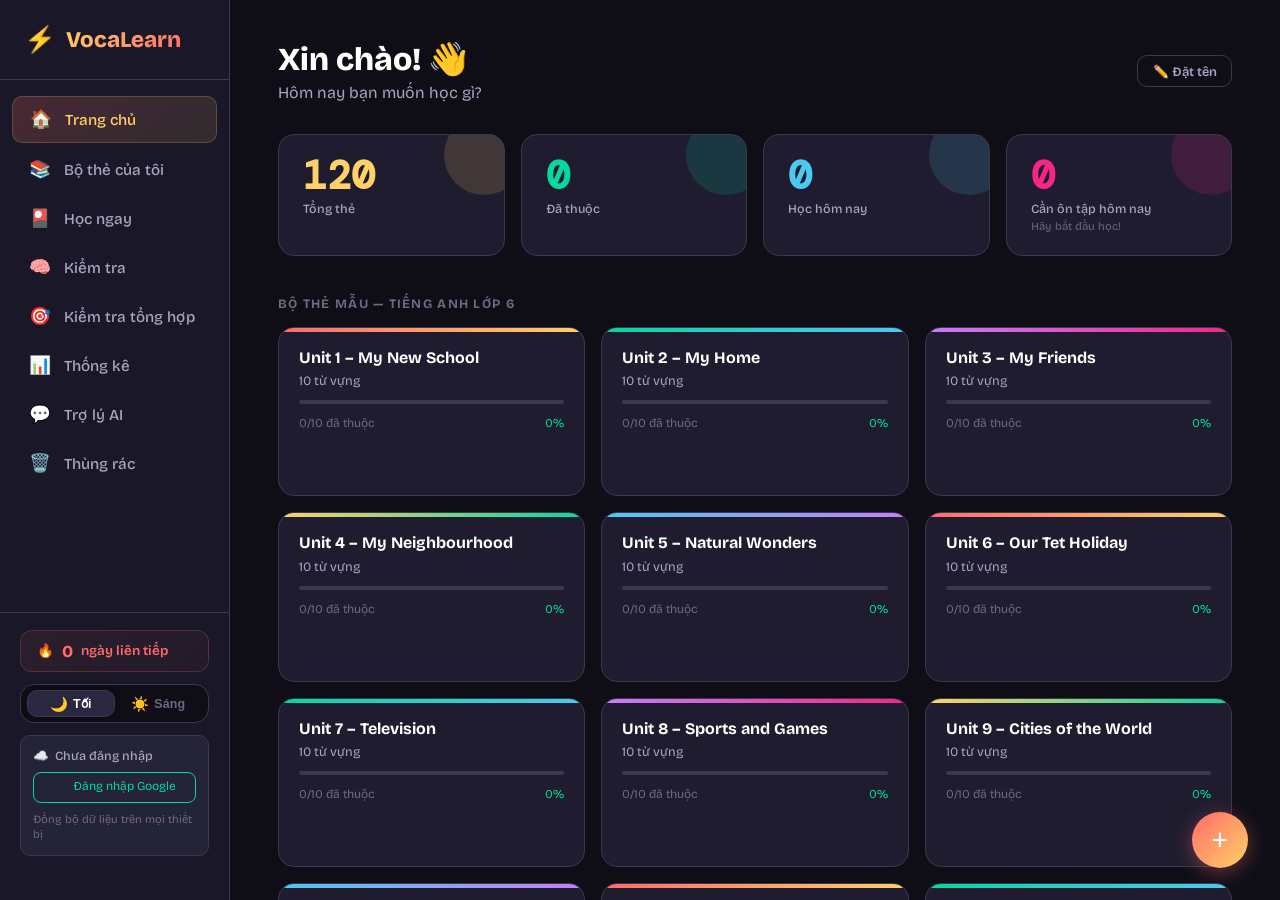
==== vocalearn_firebase/index.html @ 54a591fe "Add VocaLearn app" ====
<!DOCTYPE html>
<html lang="vi">
<head>
  <meta charset="UTF-8" />
  <meta name="viewport" content="width=device-width, initial-scale=1.0"/>
  <title>VocaLearn – Học từ vựng tiếng Anh thông minh</title>
  <link rel="preconnect" href="https://fonts.googleapis.com">
  <link href="https://fonts.googleapis.com/css2?family=Bricolage+Grotesque:opsz,wght@12..96,300;12..96,500;12..96,700;12..96,800&family=DM+Mono:ital,wght@0,300;0,400;1,300&display=swap" rel="stylesheet">
  <link rel="stylesheet" href="css/style.css"/>
</head>
<body>

<!-- SIDEBAR -->
<nav class="sidebar" id="sidebar">
  <div class="sidebar-logo">
    <span class="logo-icon">⚡</span>
    <span class="logo-text">VocaLearn</span>
  </div>
  <ul class="sidebar-nav">
    <li><a href="#" class="nav-item active" data-page="home"><span class="nav-icon">🏠</span><span>Trang chủ</span></a></li>
    <li><a href="#" class="nav-item" data-page="sets"><span class="nav-icon">📚</span><span>Bộ thẻ của tôi</span></a></li>
    <li><a href="#" class="nav-item" data-page="study"><span class="nav-icon">🎴</span><span>Học ngay</span></a></li>
    <li><a href="#" class="nav-item" data-page="quiz"><span class="nav-icon">🧠</span><span>Kiểm tra</span></a></li>
    <li><a href="#" class="nav-item" data-page="mixedquiz"><span class="nav-icon">🎯</span><span>Kiểm tra tổng hợp</span></a></li>
    <li><a href="#" class="nav-item" data-page="stats"><span class="nav-icon">📊</span><span>Thống kê</span></a></li>
    <li><a href="#" class="nav-item" data-page="chat"><span class="nav-icon">💬</span><span>Trợ lý AI</span></a></li>
    <li><a href="#" class="nav-item" data-page="trash"><span class="nav-icon">🗑️</span><span>Thùng rác</span><span class="trash-badge" id="trashBadge" style="display:none"></span></a></li>
  </ul>
  <div class="sidebar-footer">
    <!-- 1. Streak -->
    <div class="streak-badge">
      <span>🔥</span>
      <span class="streak-count" id="streakCount">0</span>
      <span>ngày liên tiếp</span>
    </div>

    <!-- 2. Theme toggle -->
    <button class="theme-toggle" id="themeToggleBtn" title="Chuyển giao diện sáng/tối">
      <div class="theme-toggle-slider" id="themeSlider"></div>
      <div class="theme-toggle-option t-dark active" id="themeOptDark">
        <span class="t-icon">🌙</span><span>Tối</span>
      </div>
      <div class="theme-toggle-option t-light" id="themeOptLight">
        <span class="t-icon">☀️</span><span>Sáng</span>
      </div>
    </button>

    <!-- 3. Firebase Sync -->
    <div class="autosave-panel">
      <div class="autosave-status" id="autosaveStatus">
        <span>☁️</span><span>Chưa đăng nhập</span>
      </div>
      <div class="autosave-btns">
        <button class="btn-autosave-on" id="btnFirebaseLogin" title="Đăng nhập để đồng bộ dữ liệu">
          <img src="https://www.gstatic.com/firebasejs/ui/2.0.0/images/auth/google.svg" style="width:16px;height:16px;vertical-align:middle;margin-right:4px;">Đăng nhập Google
        </button>
        <button class="btn-autosave-off" id="btnFirebaseLogout" title="Đăng xuất" style="display:none">⏹ Đăng xuất</button>
      </div>
      <div class="autosave-note" id="autosaveNote">Đồng bộ dữ liệu trên mọi thiết bị</div>
    </div>
  </div>
</nav>

<!-- MOBILE TOP BAR -->
<div class="topbar">
  <button class="menu-btn" id="menuBtn">☰</button>
  <span class="topbar-title">⚡ VocaLearn</span>
  <div></div>
</div>

<!-- MAIN CONTENT -->
<main class="main" id="mainContent">

  <!-- PAGE: HOME -->
  <div class="page active" id="page-home">
    <div class="page-header">
      <div>
        <h1 class="page-title" id="homeGreeting">Xin chào! 👋</h1>
        <p class="page-subtitle">Hôm nay bạn muốn học gì?</p>
      </div>
      <button class="btn-ghost btn-sm" id="btnSetName" title="Đặt tên của bạn">✏️ Đặt tên</button>
    </div>

    <div class="quick-stats">
      <div class="stat-card accent-yellow">
        <div class="stat-num" id="totalCards">0</div>
        <div class="stat-label">Tổng thẻ</div>
      </div>
      <div class="stat-card accent-green">
        <div class="stat-num" id="masteredCards">0</div>
        <div class="stat-label">Đã thuộc</div>
      </div>
      <div class="stat-card accent-blue">
        <div class="stat-num" id="todayStudied">0</div>
        <div class="stat-label">Học hôm nay</div>
      </div>
      <div class="stat-card accent-pink" style="cursor:default">
        <div class="stat-num" id="dueReview">0</div>
        <div class="stat-label">Cần ôn tập hôm nay</div>
        <div class="stat-hint" id="dueHint"></div>
      </div>
    </div>

    <!-- Banner ôn tập — chỉ hiện khi có thẻ cần ôn -->
    <div class="review-banner" id="reviewBanner" style="display:none">
      <div class="review-banner-left">
        <div class="review-banner-icon">⏰</div>
        <div>
          <div class="review-banner-title">Đã đến lúc ôn tập!</div>
          <div class="review-banner-sub" id="reviewBannerSub">Bạn có thẻ cần ôn để không bị quên.</div>
        </div>
      </div>
      <button class="btn-review-now" id="btnReviewNow">Ôn tập ngay →</button>
    </div>

    <div class="section-title">Bộ thẻ mẫu — Tiếng Anh lớp 6</div>
    <div class="sets-grid" id="sampleSets"></div>

    <div class="section-title" style="margin-top:2rem">Bộ thẻ của tôi</div>
    <div class="sets-grid" id="mySetsHome"></div>

    <button class="fab" id="fabCreate" title="Tạo bộ thẻ mới">+</button>
  </div>

  <!-- PAGE: REVIEW SESSION -->
  <div class="page" id="page-review">
    <div class="study-header">
      <button class="btn-ghost" id="btnExitReview">← Thoát</button>
      <div class="study-progress-wrap">
        <div class="study-progress-bar"><div class="study-progress-fill" id="reviewProgressFill"></div></div>
        <span id="reviewProgressText">0 / 0</span>
      </div>
      <div class="quiz-score-badge">Điểm: <span id="reviewScore">0</span></div>
    </div>
    <div class="review-header-badge">
      <span>⏰ Ôn tập theo lịch SR</span>
    </div>
    <div class="quiz-area" id="reviewQuizArea">
      <div class="quiz-question">
        <div class="quiz-q-label" id="reviewSetLabel">Ôn tập</div>
        <div class="quiz-q-word" id="reviewWord"></div>
        <div class="quiz-q-phonetic" id="reviewPhonetic"></div>
        <button class="speak-btn-quiz" onclick="speakWord(document.getElementById('reviewWord').textContent)">🔊 Nghe phát âm</button>
      </div>
      <div class="quiz-options" id="reviewOptions"></div>
      <div class="quiz-feedback" id="reviewFeedback" style="display:none"></div>
      <button class="btn-primary" id="btnNextReview" style="display:none;margin:1rem auto">Câu tiếp →</button>
    </div>
    <div class="study-done" id="reviewDone" style="display:none">
      <div class="done-icon" id="reviewDoneIcon">🏆</div>
      <h2 id="reviewDoneTitle">Ôn tập hoàn thành!</h2>
      <div class="quiz-result-score" id="reviewResultScore"></div>
      <div class="done-stats">
        <div class="done-stat correct-stat"><span id="reviewCorrect">0</span><small>Đúng</small></div>
        <div class="done-stat wrong-stat"><span id="reviewWrong">0</span><small>Sai</small></div>
      </div>
      <div class="mixed-wrong-list" id="reviewWrongList"></div>
      <button class="btn-primary" id="btnReviewAgain">Ôn lại các từ sai</button>
      <button class="btn-ghost" onclick="exitReview()">Về trang chủ</button>
    </div>
  </div>

  <!-- PAGE: MY SETS -->
  <div class="page" id="page-sets">
    <div class="page-header">
      <h1 class="page-title">Bộ thẻ của tôi 📚</h1>
      <div style="display:flex;gap:0.75rem;flex-wrap:wrap">
        <button class="btn-ghost btn-sm" id="btnImport" title="Nhập dữ liệu">📥 Nhập</button>
        <button class="btn-ghost btn-sm" id="btnExport" title="Xuất dữ liệu">📤 Xuất</button>
        <button class="btn-ai" id="btnCreateAI">✨ Tạo bằng AI</button>
        <button class="btn-primary" id="btnCreateSet">+ Tạo thủ công</button>
      </div>
    </div>
    <input type="file" id="importFileInput" accept=".json" style="display:none">
    <div class="sets-grid" id="mySetsPage"></div>
    <div class="empty-state" id="emptySets" style="display:none">
      <div class="empty-icon">🃏</div>
      <p>Chưa có bộ thẻ nào.<br>Hãy tạo bộ thẻ đầu tiên!</p>
      <button class="btn-primary" onclick="openCreateModal()">Tạo ngay</button>
    </div>
  </div>

  <!-- PAGE: STUDY -->
  <div class="page" id="page-study">
    <div class="page-header">
      <h1 class="page-title">Học thẻ 🎴</h1>
    </div>
    <div id="studySelectSet">
      <p class="page-subtitle">Chọn bộ thẻ để bắt đầu:</p>
      <div class="sets-grid" id="studySets"></div>
    </div>
    <div id="studySession" style="display:none">
      <div class="study-header">
        <button class="btn-ghost" id="btnExitStudy">← Thoát</button>
        <div class="study-progress-wrap">
          <div class="study-progress-bar"><div class="study-progress-fill" id="studyProgressFill"></div></div>
          <span id="studyProgressText">0 / 0</span>
        </div>
        <div class="study-algo-badge" id="algoInfo">🧠 Spaced Repetition</div>
      </div>
      <div class="flashcard-area">
        <div class="flashcard" id="flashcard">
          <div class="flashcard-inner" id="flashcardInner">
            <div class="flashcard-front">
              <div class="card-tag" id="cardTag">EN</div>
              <button class="speak-btn" id="speakFront" title="Nghe phát âm" onclick="event.stopPropagation();speakWord(document.getElementById('cardFrontWord').textContent)">🔊</button>
              <div class="card-word" id="cardFrontWord"></div>
              <div class="card-phonetic" id="cardPhonetic"></div>
              <div class="flip-hint">Nhấn để lật thẻ ↻</div>
            </div>
            <div class="flashcard-back">
              <div class="card-tag back-tag">VI</div>
              <button class="speak-btn speak-btn-back" title="Nghe lại" onclick="event.stopPropagation();speakWord(document.getElementById('cardFrontWord').textContent)">🔊</button>
              <div class="card-meaning" id="cardMeaning"></div>
              <div class="card-example" id="cardExample"></div>
            </div>
          </div>
        </div>
        <div class="rating-buttons" id="ratingBtns" style="display:none">
          <button class="rate-btn rate-hard" onclick="rateCard(1)">😓 Khó<br><small>Ôn lại sớm</small></button>
          <button class="rate-btn rate-ok" onclick="rateCard(3)">🤔 Được<br><small>2 ngày nữa</small></button>
          <button class="rate-btn rate-easy" onclick="rateCard(5)">😊 Dễ<br><small>5 ngày nữa</small></button>
        </div>
        <div class="show-answer-wrap" id="showAnswerWrap">
          <button class="btn-primary btn-large" id="btnShowAnswer">Xem đáp án</button>
        </div>
      </div>
      <div class="study-done" id="studyDone" style="display:none">
        <div class="done-icon">🎉</div>
        <h2>Hoàn thành buổi học!</h2>
        <div class="done-stats">
          <div class="done-stat"><span id="doneEasy">0</span><small>Dễ</small></div>
          <div class="done-stat"><span id="doneOk">0</span><small>Được</small></div>
          <div class="done-stat"><span id="doneHard">0</span><small>Khó</small></div>
        </div>
        <button class="btn-primary" id="btnStudyAgain">Học lại</button>
        <button class="btn-ghost" onclick="exitStudy()">Về trang chủ</button>
      </div>
    </div>
  </div>

  <!-- PAGE: QUIZ -->
  <div class="page" id="page-quiz">
    <div class="page-header">
      <h1 class="page-title">Kiểm tra 🧠</h1>
    </div>
    <div id="quizSelectSet">
      <p class="page-subtitle">Chọn bộ thẻ để kiểm tra:</p>
      <div class="sets-grid" id="quizSets"></div>
    </div>
    <!-- Mode Selection Modal moved to top-level -->

    <div id="quizSession" style="display:none">
      <div class="study-header">
        <button class="btn-ghost" id="btnExitQuiz">← Thoát</button>
        <div class="study-progress-wrap">
          <div class="study-progress-bar"><div class="study-progress-fill" id="quizProgressFill"></div></div>
          <span id="quizProgressText">0 / 0</span>
        </div>
        <div class="quiz-score-badge">Điểm: <span id="quizScore">0</span></div>
      </div>
      <div class="quiz-area">
        <div class="quiz-question">
          <div class="quiz-q-label" id="quizQLabel">Từ tiếng Anh này nghĩa là gì?</div>
          <div class="quiz-q-word" id="quizWord"></div>
          <div class="quiz-q-phonetic" id="quizPhonetic"></div>
          <button class="speak-btn speak-btn-quiz" id="speakQuiz" title="Nghe phát âm" onclick="speakWord(document.getElementById('quizWord').textContent)">🔊 Nghe phát âm</button>
        </div>
        <!-- Trắc nghiệm options -->
        <div class="quiz-options" id="quizOptions"></div>
        <!-- Tự luận input -->
        <div id="quizEssayArea" style="display:none">
          <div class="essay-input-wrap">
            <input type="text" id="quizEssayInput" class="essay-input" placeholder="Nhập câu trả lời của bạn..." autocomplete="off" autocorrect="off" spellcheck="false" />
            <button class="btn-primary" id="btnSubmitEssay">Xác nhận ✓</button>
          </div>
        </div>
        <div class="quiz-feedback" id="quizFeedback" style="display:none"></div>
        <button class="btn-primary" id="btnNextQuiz" style="display:none;margin:1rem auto;display:none">Câu tiếp →</button>
      </div>
      <div class="study-done" id="quizDone" style="display:none">
        <div class="done-icon" id="quizDoneIcon">🏆</div>
        <h2>Kết quả kiểm tra</h2>
        <div class="quiz-result-score" id="quizResultScore"></div>
        <div class="done-stats">
          <div class="done-stat correct-stat"><span id="quizCorrect">0</span><small>Đúng</small></div>
          <div class="done-stat wrong-stat"><span id="quizWrong">0</span><small>Sai</small></div>
        </div>
        <button class="btn-primary" id="btnQuizAgain">Làm lại</button>
        <button class="btn-ghost" onclick="exitQuiz()">Về trang chủ</button>
      </div>
    </div>
  </div>

  <!-- PAGE: MIXED QUIZ -->
  <div class="page" id="page-mixedquiz">
    <div class="page-header">
      <h1 class="page-title">Kiểm tra tổng hợp 🎯</h1>
    </div>
    <div id="mixedQuizConfig">
      <p class="page-subtitle">Chọn các bộ thẻ muốn tổng hợp:</p>
      <div class="mixed-sets-list" id="mixedSetsList"></div>
      <div class="mixed-config-row">
        <div class="mixed-config-item">
          <label class="form-label">Hình thức kiểm tra</label>
          <select class="form-input" id="mixedQuizMode" style="width:160px">
            <option value="multiple">Trắc nghiệm</option>
            <option value="essay">Tự luận</option>
            <option value="random">Ngẫu nhiên</option>
          </select>
        </div>
        <div class="mixed-config-item">
          <label class="form-label">Số câu hỏi</label>
          <select class="form-input" id="mixedQuizCount" style="width:120px">
            <option value="10">10 câu</option>
            <option value="15" selected>15 câu</option>
            <option value="20">20 câu</option>
            <option value="30">30 câu</option>
          </select>
        </div>
        <div class="mixed-config-item" style="align-self:flex-end">
          <button class="btn-primary btn-large" id="btnStartMixedQuiz">🚀 Bắt đầu kiểm tra</button>
        </div>
      </div>
      <div class="mixed-preview" id="mixedPreview"></div>
    </div>
    <div id="mixedQuizSession" style="display:none">
      <div class="study-header">
        <button class="btn-ghost" id="btnExitMixedQuiz">← Thoát</button>
        <div class="study-progress-wrap">
          <div class="study-progress-bar"><div class="study-progress-fill" id="mixedProgressFill"></div></div>
          <span id="mixedProgressText">0 / 0</span>
        </div>
        <div class="quiz-score-badge">Điểm: <span id="mixedScore">0</span></div>
      </div>
      <div class="quiz-area">
        <div class="quiz-question">
          <div class="quiz-q-label" id="mixedSetLabel">Tổng hợp</div>
          <div class="quiz-q-word" id="mixedWord"></div>
          <div class="quiz-q-phonetic" id="mixedPhonetic"></div>
          <button class="speak-btn speak-btn-quiz" id="speakMixed" title="Nghe phát âm" onclick="speakWord(document.getElementById('mixedWord').textContent)">🔊 Nghe phát âm</button>
        </div>
        <div class="quiz-options" id="mixedOptions"></div>
        <div id="mixedEssayArea" style="display:none">
          <div class="essay-input-wrap">
            <input type="text" id="mixedEssayInput" class="essay-input" placeholder="Nhập câu trả lời của bạn..." autocomplete="off" autocorrect="off" spellcheck="false" />
            <button class="btn-primary" id="btnSubmitMixedEssay">Xác nhận ✓</button>
          </div>
        </div>
        <div class="quiz-feedback" id="mixedFeedback" style="display:none"></div>
        <button class="btn-primary" id="btnNextMixed" style="display:none;margin:1rem auto">Câu tiếp →</button>
      </div>
      <div class="study-done" id="mixedDone" style="display:none">
        <div class="done-icon" id="mixedDoneIcon">🏆</div>
        <h2>Kết quả kiểm tra tổng hợp</h2>
        <div class="quiz-result-score" id="mixedResultScore"></div>
        <div class="done-stats">
          <div class="done-stat correct-stat"><span id="mixedCorrect">0</span><small>Đúng</small></div>
          <div class="done-stat wrong-stat"><span id="mixedWrong">0</span><small>Sai</small></div>
        </div>
        <div class="mixed-wrong-list" id="mixedWrongList"></div>
        <button class="btn-primary" id="btnMixedAgain">Làm lại</button>
        <button class="btn-ghost" onclick="exitMixedQuiz()">Về trang chủ</button>
      </div>
    </div>
  </div>

  <!-- PAGE: STATS -->
  <div class="page" id="page-stats">
    <div class="page-header">
      <h1 class="page-title">Thống kê 📊</h1>
    </div>
    <div class="stats-grid">
      <div class="stats-card stats-card-progress">
        <h3>Tiến độ học tập</h3>
        <div class="progress-rings" id="progressRings"></div>
      </div>
      <div class="stats-card stats-card-history">
        <div class="chart-header">
          <h3 id="chartTitle">Lịch sử ôn tập</h3>
          <div class="chart-tabs">
            <button class="chart-tab active" data-tab="7">7 ngày</button>
            <button class="chart-tab" data-tab="30">30 ngày</button>
            <button class="chart-tab" data-tab="month">Theo tháng</button>
          </div>
        </div>
        <div class="chart-month-select" id="chartMonthSelect" style="display:none">
          <select id="monthPickerMonth"></select>
          <select id="monthPickerYear"></select>
          <button id="monthPickerViewBtn">Xem</button>
        </div>
        <div class="bar-chart" id="barChart"></div>
        <div class="chart-meta" id="chartMeta"></div>
      </div>
      <div class="stats-card full-width">
        <h3>Từ cần ôn tập sớm nhất</h3>
        <div id="dueWordsList"></div>
      </div>
    </div>
  </div>

  <!-- PAGE: CHAT -->
  <div class="page" id="page-chat">
    <div class="page-header">
      <div>
        <h1 class="page-title">Trợ lý AI 💬</h1>
        <p class="page-subtitle">Hỏi về từ vựng, ngữ pháp, hoặc cách học tiếng Anh hiệu quả</p>
      </div>
      <div class="model-status-bar" id="modelStatusBar">
        <span class="model-status-label" id="modelStatusLabel">⏳ Chưa tải model</span>
        <button class="btn-refresh-models" id="btnRefreshModels" title="Làm mới danh sách model">🔄</button>
      </div>
    </div>
    <!-- API Key Setup -->
    <div class="chat-apikey-bar" id="chatApiKeyBar">
      <span class="chat-apikey-icon">🔑</span>
      <div class="chat-apikey-info">
        <strong>Nhập Gemini API Key để sử dụng trợ lý AI</strong>
        <small>Lấy key miễn phí tại <a href="https://aistudio.google.com/app/apikey" target="_blank" style="color:var(--blue)">aistudio.google.com</a></small>
      </div>
      <input type="password" class="chat-apikey-input" id="chatApiKeyInput" placeholder="AIza..." />
      <button class="btn-primary" id="chatApiKeySaveBtn" style="white-space:nowrap">Lưu key</button>
    </div>
    <div class="chat-container">
      <!-- Lịch sử hội thoại -->
      <div class="chat-history-sidebar">
        <button class="btn-new-chat" id="btnNewChat">✏️ Cuộc hội thoại mới</button>
        <div class="chat-hist-label">Lịch sử</div>
        <div class="chat-hist-list" id="chatHistList"></div>
      </div>
      <!-- Khu vực chat chính -->
      <div class="chat-wrap">
        <div class="chat-messages" id="chatMessages"></div>
      <div class="chat-input-bar">
        <!-- File preview area -->
        <div class="chat-attach-preview" id="chatAttachPreview" style="display:none"></div>
        <div class="chat-input-row">
          <button class="chat-attach-btn" id="chatAttachBtn" title="Đính kèm file (ảnh, PDF, Word)">
            <svg width="18" height="18" viewBox="0 0 24 24" fill="none" stroke="currentColor" stroke-width="2" stroke-linecap="round" stroke-linejoin="round">
              <path d="M21.44 11.05l-9.19 9.19a6 6 0 0 1-8.49-8.49l9.19-9.19a4 4 0 0 1 5.66 5.66l-9.2 9.19a2 2 0 0 1-2.83-2.83l8.49-8.48"/>
            </svg>
          </button>
          <input type="file" id="chatFileInput" accept="image/*,.pdf,.doc,.docx,.txt" style="display:none" multiple>
          <textarea class="chat-input" id="chatInput" placeholder="Nhập câu hỏi của bạn..." rows="1"></textarea>
          <button class="chat-send-btn" id="chatSendBtn" title="Gửi">
            <svg width="20" height="20" viewBox="0 0 24 24" fill="none" stroke="currentColor" stroke-width="2.5" stroke-linecap="round" stroke-linejoin="round"><line x1="22" y1="2" x2="11" y2="13"></line><polygon points="22 2 15 22 11 13 2 9 22 2"></polygon></svg>
          </button>
        </div>
        <div class="chat-attach-hint" id="chatAttachHint">
          <svg width="12" height="12" viewBox="0 0 24 24" fill="none" stroke="currentColor" stroke-width="2" stroke-linecap="round" stroke-linejoin="round" style="display:inline-block;vertical-align:middle;margin-right:4px"><path d="M21.44 11.05l-9.19 9.19a6 6 0 0 1-8.49-8.49l9.19-9.19a4 4 0 0 1 5.66 5.66l-9.2 9.19a2 2 0 0 1-2.83-2.83l8.49-8.48"/></svg>
          Hỗ trợ: Ảnh (JPG/PNG/WEBP), PDF, Word (.docx), TXT
        </div>
      </div>
      </div>
    </div>
  </div>
  <!-- PAGE: TRASH -->
  <div class="page" id="page-trash">
    <div class="page-header">
      <div>
        <h1 class="page-title">Thùng rác 🗑️</h1>
        <p class="page-subtitle">Các bộ thẻ đã xóa — khôi phục hoặc xóa vĩnh viễn</p>
      </div>
      <button class="btn-ghost btn-sm" id="btnEmptyTrash" onclick="emptyTrash()" style="display:none;color:var(--accent)">🗑 Xóa tất cả</button>
    </div>
    <div id="trashList" class="trash-list"></div>
    <div class="empty-state" id="trashEmpty">
      <div class="empty-icon">🗑️</div>
      <p>Thùng rác trống.<br>Các bộ thẻ bị xóa sẽ xuất hiện ở đây.</p>
    </div>
  </div>

</main>

<!-- MODAL: CREATE/EDIT SET -->
<div class="modal-overlay" id="modalCreateSet">
  <div class="modal">
    <div class="modal-header">
      <h2 id="modalTitle">Tạo bộ thẻ mới</h2>
      <button class="modal-close" onclick="closeCreateModal()">✕</button>
    </div>
    <div class="modal-body">
      <label class="form-label">Tên bộ thẻ</label>
      <input type="text" class="form-input" id="setNameInput" placeholder="VD: Unit 1 – Greetings"/>
      <label class="form-label">Màu sắc</label>
      <div class="color-picker" id="colorPicker"></div>
      <label class="form-label">Danh sách từ <small>(mỗi dòng: từ tiếng Anh | phiên âm | nghĩa | ví dụ)</small></label>
      <textarea class="form-textarea" id="wordsInput" rows="10"
        placeholder="hello | /həˈloʊ/ | xin chào | Hello! How are you?&#10;school | /skuːl/ | trường học | I go to school every day.&#10;book | /bʊk/ | quyển sách | I read a book."></textarea>
    </div>
    <div class="modal-footer">
      <button class="btn-ghost" onclick="closeCreateModal()">Hủy</button>
      <button class="btn-primary" id="btnSaveSet">Lưu bộ thẻ</button>
    </div>
  </div>
</div>

<!-- MODAL: SET DETAIL -->
<div class="modal-overlay" id="modalSetDetail">
  <div class="modal modal-wide">
    <div class="modal-header">
      <h2 id="detailSetName">Chi tiết bộ thẻ</h2>
      <button class="modal-close" onclick="closeDetailModal()">✕</button>
    </div>
    <div class="modal-body">
      <div class="detail-actions">
        <button class="btn-primary" id="btnStudySet">🎴 Học ngay</button>
        <button class="btn-secondary" id="btnQuizSet">🧠 Kiểm tra</button>
        <button class="btn-ghost btn-edit" id="btnEditSet">✏️ Sửa</button>
        <button class="btn-danger" id="btnDeleteSet">🗑 Xóa</button>
      </div>
      <div class="cards-table-wrap">
        <table class="cards-table" id="cardsTable">
          <thead><tr><th>#</th><th>Từ</th><th>Phiên âm</th><th>Nghĩa</th><th>Trạng thái</th><th>Phát âm</th></tr></thead>
          <tbody id="cardsTableBody"></tbody>
        </table>
      </div>
    </div>
  </div>
</div>

<!-- MODAL: AI CREATE SET -->
<div class="modal-overlay" id="modalAICreate">
  <div class="modal modal-wide">
    <div class="modal-header">
      <h2>✨ Tạo bộ thẻ bằng AI</h2>
      <button class="modal-close" onclick="closeAIModal()">✕</button>
    </div>
    <div class="modal-body">
      <div class="ai-tabs">
        <button class="ai-tab active" data-tab="text">📝 Nhập chủ đề</button>
        <button class="ai-tab" data-tab="image">🖼️ Từ ảnh</button>
        <button class="ai-tab" data-tab="file">📄 Từ file văn bản</button>
      </div>

      <!-- API Key -->
      <div class="ai-apikey-box">
        <div class="ai-apikey-label">
          🔑 Gemini API Key
          <a href="https://aistudio.google.com/app/apikey" target="_blank" class="apikey-link">Lấy miễn phí tại đây →</a>
        </div>
        <div style="display:flex;gap:0.5rem;align-items:center">
          <input type="password" class="form-input" id="geminiApiKey" placeholder="AIza..." style="flex:1;font-family:'DM Mono',monospace;font-size:0.85rem"/>
          <button class="btn-ghost" style="padding:0.6rem 0.8rem;font-size:0.85rem" onclick="toggleKeyVisibility()" id="btnToggleKey">👁</button>
        </div>
        <div class="apikey-hint">Key chỉ lưu trên máy bạn, không gửi đi đâu khác ngoài Google.</div>
      </div>

      <!-- Tab: Text -->
      <div class="ai-tab-content active" id="aiTab-text">
        <label class="form-label">Chủ đề hoặc danh sách từ muốn học</label>
        <textarea class="form-textarea" id="aiTopicInput" rows="4"
          placeholder="VD: 10 từ vựng tiếng Anh về động vật cho học sinh lớp 6&#10;hoặc: apple, banana, orange, grape, watermelon&#10;hoặc: các từ về thời tiết trong tiếng Anh"></textarea>
        <label class="form-label" style="margin-top:1rem">Số lượng từ muốn tạo</label>
        <select class="form-input" id="aiWordCount" style="width:140px">
          <option value="8">8 từ</option>
          <option value="10" selected>10 từ</option>
          <option value="15">15 từ</option>
          <option value="20">20 từ</option>
        </select>
      </div>

      <!-- Tab: Image -->
      <div class="ai-tab-content" id="aiTab-image">
        <label class="form-label">Tải lên ảnh (ảnh bài học, trang sách, ghi chú...)</label>
        <div class="ai-upload-zone" id="imageUploadZone">
          <div class="upload-icon">🖼️</div>
          <p>Kéo thả ảnh vào đây hoặc <span class="upload-link">nhấn để chọn</span></p>
          <p class="upload-hint">Hỗ trợ: JPG, PNG, WEBP (tối đa 5MB)</p>
          <input type="file" id="imageFileInput" accept="image/*" style="display:none">
        </div>
        <div class="ai-preview-img" id="imagePreview" style="display:none">
          <img id="previewImg" src="" alt="preview" style="max-width:100%;max-height:200px;border-radius:8px">
          <button class="btn-ghost" style="margin-top:0.5rem" onclick="clearImageUpload()">✕ Xóa ảnh</button>
        </div>
      </div>

      <!-- Tab: File -->
      <div class="ai-tab-content" id="aiTab-file">
        <label class="form-label">Tải lên file văn bản</label>
        <div class="ai-upload-zone" id="fileUploadZone">
          <div class="upload-icon">📄</div>
          <p>Kéo thả file vào đây hoặc <span class="upload-link">nhấn để chọn</span></p>
          <p class="upload-hint">Hỗ trợ: TXT (tối đa 2MB)</p>
          <input type="file" id="textFileInput" accept=".txt" style="display:none">
        </div>
        <div class="ai-file-info" id="fileInfo" style="display:none">
          <span class="file-icon">📄</span>
          <span id="fileName"></span>
          <button class="btn-ghost" style="padding:0.3rem 0.6rem;font-size:0.8rem" onclick="clearFileUpload()">✕</button>
        </div>
        <label class="form-label" style="margin-top:1rem">Số lượng từ muốn trích xuất</label>
        <select class="form-input" id="aiFileWordCount" style="width:140px">
          <option value="8">8 từ</option>
          <option value="10" selected>10 từ</option>
          <option value="15">15 từ</option>
          <option value="20">20 từ</option>
        </select>
      </div>

      <!-- AI Result -->
      <div class="ai-result" id="aiResult" style="display:none">
        <div class="ai-result-header">
          <span>✅ AI đã tạo xong! Kiểm tra và chỉnh sửa nếu cần:</span>
          <button class="btn-ghost" style="font-size:0.8rem;padding:0.3rem 0.7rem" onclick="clearAIResult()">↩ Làm lại</button>
        </div>
        <label class="form-label">Tên bộ thẻ</label>
        <input type="text" class="form-input" id="aiSetName" placeholder="Tên bộ thẻ"/>
        <label class="form-label">Màu sắc</label>
        <div class="color-picker" id="aiColorPicker"></div>
        <label class="form-label">Danh sách từ (có thể chỉnh sửa)</label>
        <textarea class="form-textarea" id="aiWordsOutput" rows="10"></textarea>
      </div>

      <!-- AI Loading -->
      <div class="ai-loading" id="aiLoading" style="display:none">
        <div class="ai-spinner"></div>
        <p id="aiLoadingText">AI đang tạo từ vựng...</p>
      </div>
    </div>
    <div class="modal-footer">
      <button class="btn-ghost" onclick="closeAIModal()">Hủy</button>
      <button class="btn-ai" id="btnGenerateAI">✨ Tạo bằng AI</button>
      <button class="btn-primary" id="btnSaveAISet" style="display:none">💾 Lưu bộ thẻ</button>
    </div>
  </div>
</div>

<!-- MODAL: KẾT QUẢ BÀI KIỂM TRA -->
<div class="modal-overlay" id="modalResult">
  <div class="modal" style="max-width:440px;text-align:center">
    <div class="modal-body" style="padding:2.5rem 2rem">
      <div style="font-size:3.5rem;margin-bottom:0.5rem" id="resultIcon">🏆</div>
      <h2 style="font-size:1.3rem;margin-bottom:0.5rem" id="resultTitle">Kết quả</h2>
      <div class="quiz-result-score" id="resultScore" style="font-size:3rem;margin:0.5rem 0"></div>
      <div class="done-stats" style="justify-content:center;margin:1rem 0 1.5rem">
        <div class="done-stat correct-stat"><span id="resultCorrect">0</span><small>Đúng</small></div>
        <div class="done-stat wrong-stat" style="margin-left:2rem"><span id="resultWrong">0</span><small>Sai</small></div>
      </div>
      <div class="mixed-wrong-list" id="resultWrongList"></div>
      <div style="display:flex;gap:0.75rem;justify-content:center;margin-top:1.5rem;flex-wrap:wrap">
        <button class="btn-ghost" id="resultBtnHome">🏠 Về trang chủ</button>
        <button class="btn-primary" id="resultBtnAgain">🔄 Làm lại</button>
      </div>
    </div>
  </div>
</div>

<!-- CUSTOM NOTIFICATION MODAL -->
<div class="notif-overlay" id="notifOverlay">
  <div class="notif-box" id="notifBox">
    <div class="notif-icon" id="notifIcon">⚠️</div>
    <div class="notif-msg" id="notifMsg"></div>
    <div class="notif-actions" id="notifActions"></div>
  </div>
</div>

<!-- QUIZ MODE MODAL (top-level overlay, works from any page) -->
<div id="quizModeModal" style="display:none;position:fixed;inset:0;z-index:9999;align-items:center;justify-content:center">
  <div class="quiz-mode-backdrop" style="position:absolute;inset:0;background:rgba(0,0,0,0.7);backdrop-filter:blur(4px)" id="btnCancelModeBackdrop"></div>
  <div class="quiz-mode-card" style="position:relative;z-index:1">
    <div class="quiz-mode-title">Chọn hình thức kiểm tra</div>
    <div class="quiz-mode-subtitle">Bạn muốn làm bài theo kiểu nào?</div>
    <div class="quiz-mode-options">
      <button class="quiz-mode-btn" id="btnModeMultiple">
        <span class="quiz-mode-icon">🔤</span>
        <span class="quiz-mode-name">Trắc nghiệm</span>
        <span class="quiz-mode-desc">Chọn đáp án trong 4 lựa chọn</span>
      </button>
      <button class="quiz-mode-btn" id="btnModeEssay">
        <span class="quiz-mode-icon">✍️</span>
        <span class="quiz-mode-name">Tự luận</span>
        <span class="quiz-mode-desc">Tự nhập nghĩa của từ</span>
      </button>
    </div>
    <button class="btn-ghost" id="btnCancelMode" style="margin-top:0.5rem">Huỷ</button>
  </div>
</div>

<script src="data/sample-sets.js"></script>
<script src="js/storage.js"></script>
<script src="js/spaced-repetition.js"></script>
<script src="js/app.js"></script>
<!-- Firebase – phải để type="module" và đặt SAU app.js -->
<script type="module" src="js/firebase.js"></script>
</body>
</html>
---- vocalearn_firebase/css/style.css ----
/* ===== ROOT VARIABLES (DARK THEME - DEFAULT) ===== */
:root {
  --bg: #0f0e17;
  --bg2: #1a1828;
  --bg3: #252338;
  --surface: #1e1c2e;
  --surface2: #2a2840;
  --border: #3a3850;
  --text: #fffffe;
  --text2: #a7a5c0;
  --text3: #6b6984;
  --accent: #ff6b6b;
  --accent2: #ffd166;
  --accent3: #06d6a0;
  --accent4: #118ab2;
  --accent5: #c77dff;
  --yellow: #ffd166;
  --green: #06d6a0;
  --blue: #4cc9f0;
  --pink: #f72585;
  --radius: 16px;
  --radius-sm: 10px;
  --shadow: 0 8px 32px rgba(0,0,0,0.4);
  --transition: all 0.25s cubic-bezier(.4,0,.2,1);
  --sidebar-w: 230px;
}

/* ===== LIGHT THEME ===== */
[data-theme="light"] {
  --bg: #f5f4ff;
  --bg2: #eceaf9;
  --bg3: #e0ddf5;
  --surface: #ffffff;
  --surface2: #f0eefb;
  --border: #ccc9e8;
  --text: #1a1830;
  --text2: #4a4870;
  --text3: #8a88aa;
  --accent: #e05555;
  --accent2: #d4961a;
  --accent3: #05b888;
  --accent4: #0e7299;
  --accent5: #9b5de5;
  --yellow: #d4961a;
  --green: #05b888;
  --blue: #2196c9;
  --pink: #c91a6c;
  --shadow: 0 8px 32px rgba(100,90,180,0.12);
}

/* ===== THEME TOGGLE ===== */
.theme-toggle {
  display: flex;
  align-items: center;
  justify-content: space-between;
  gap: 0;
  background: var(--bg);
  border: 1px solid var(--border);
  border-radius: 14px;
  padding: 5px 6px;
  cursor: pointer;
  width: 100%;
  margin-top: 0;
  position: relative;
  overflow: hidden;
  transition: border-color 0.3s;
}
.theme-toggle:hover { border-color: var(--accent5); }
.theme-toggle-option {
  flex: 1;
  display: flex;
  align-items: center;
  justify-content: center;
  gap: 5px;
  padding: 6px 0;
  border-radius: 10px;
  font-size: 0.78rem;
  font-weight: 700;
  color: var(--text3);
  transition: color 0.3s;
  position: relative;
  z-index: 1;
  letter-spacing: 0.01em;
  user-select: none;
}
.theme-toggle-option .t-icon { font-size: 0.9rem; line-height: 1; }
.theme-toggle-slider {
  position: absolute;
  top: 5px;
  bottom: 5px;
  width: calc(50% - 6px);
  border-radius: 10px;
  background: var(--surface2);
  border: 1px solid var(--border);
  transition: transform 0.28s cubic-bezier(.4,0,.2,1), background 0.3s;
  left: 6px;
  box-shadow: 0 2px 8px rgba(0,0,0,0.18);
  z-index: 0;
}
/* Dark mode: slider on left (dark option) */
.theme-toggle-slider { transform: translateX(0); }
/* Light mode: slider on right (light option) */
[data-theme="light"] .theme-toggle-slider {
  transform: translateX(calc(100% + 0px));
  background: #fff8e7;
  border-color: #e8dfc0;
  box-shadow: 0 2px 8px rgba(200,170,80,0.15);
}
/* Active option text */
.theme-toggle-option.active { color: var(--text); }
[data-theme="light"] .theme-toggle-option.t-light { color: #7a6b30; }



* { box-sizing: border-box; margin: 0; padding: 0; }

body {
  font-family: 'Bricolage Grotesque', sans-serif;
  background: var(--bg);
  color: var(--text);
  height: 100dvh;
  max-height: 100dvh;
  display: flex;
  overflow: hidden;
}

/* ===== SIDEBAR ===== */
.sidebar {
  width: var(--sidebar-w);
  background: var(--bg2);
  border-right: 1px solid var(--border);
  display: flex;
  flex-direction: column;
  position: fixed;
  top: 0; left: 0; bottom: 0;
  z-index: 100;
  transition: transform 0.3s ease;
  padding: 1.5rem 0;
}

.sidebar-logo {
  display: flex; align-items: center; gap: 10px;
  padding: 0 1.5rem 1.5rem;
  border-bottom: 1px solid var(--border);
  margin-bottom: 1rem;
}
.logo-icon { font-size: 1.6rem; }
.logo-text {
  font-size: 1.4rem; font-weight: 800;
  background: linear-gradient(135deg, var(--accent2), var(--accent));
  -webkit-background-clip: text; -webkit-text-fill-color: transparent;
  background-clip: text;
}

.sidebar-nav { list-style: none; flex: 1; padding: 0 0.75rem; }
.nav-item {
  display: flex; align-items: center; gap: 12px;
  padding: 0.75rem 1rem;
  border-radius: var(--radius-sm);
  color: var(--text2);
  text-decoration: none;
  font-weight: 500;
  transition: var(--transition);
  margin-bottom: 4px;
  font-size: 0.95rem;
}
.nav-item:hover { background: var(--bg3); color: var(--text); }
.nav-item.active {
  background: linear-gradient(135deg, rgba(255,107,107,0.2), rgba(255,209,102,0.1));
  color: var(--accent2);
  border: 1px solid rgba(255,209,102,0.2);
}
.nav-icon { font-size: 1.1rem; width: 24px; text-align: center; }

.sidebar-footer {
  padding: 1.1rem 1.25rem 1.25rem;
  border-top: 1px solid var(--border);
  display: flex;
  flex-direction: column;
  gap: 0.75rem;
}
.streak-badge {
  display: flex;
  align-items: center;
  gap: 8px;
  background: linear-gradient(135deg, rgba(255,107,107,0.08), rgba(255,107,107,0.04));
  border: 1px solid rgba(255,107,107,0.22);
  border-radius: 12px;
  padding: 0.6rem 1rem;
  font-size: 0.84rem;
  color: var(--accent);
  font-weight: 600;
}
.streak-count { font-size: 1.05rem; font-weight: 800; }

/* ===== TOPBAR (mobile) ===== */
.topbar {
  display: none;
  position: fixed; top: 0; left: 0; right: 0;
  background: var(--bg2);
  border-bottom: 1px solid var(--border);
  padding: 1rem 1.25rem;
  z-index: 101;
  align-items: center;
  justify-content: space-between;
}
.topbar-title { font-weight: 800; font-size: 1.1rem; color: var(--accent2); }
.menu-btn {
  background: none; border: none; color: var(--text);
  font-size: 1.4rem; cursor: pointer;
}

/* ===== MAIN ===== */
.main {
  margin-left: var(--sidebar-w);
  flex: 1;
  padding: 2.5rem 3rem;
  height: 100dvh;
  overflow-y: auto;
  position: relative;
}

/* Wrapper bên trong giới hạn độ rộng và căn giữa */
.main > .page {
  max-width: 1100px;
  margin: 0 auto;
}

/* ===== PAGES ===== */
.page { display: none; animation: fadeIn 0.35s ease; }
.page.active { display: block; }
@keyframes fadeIn { from { opacity:0; transform:translateY(12px); } to { opacity:1; transform:none; } }

.page-header {
  display: flex; align-items: center; justify-content: space-between;
  margin-bottom: 2rem; flex-wrap: wrap; gap: 1rem;
}
.page-title { font-size: 2rem; font-weight: 800; }
.page-subtitle { color: var(--text2); margin-top: 0.25rem; font-size: 1rem; }
.section-title {
  font-size: 0.8rem; font-weight: 700; letter-spacing: 0.1em;
  text-transform: uppercase; color: var(--text3);
  margin-bottom: 1rem; margin-top: 0.5rem;
}

/* ===== QUICK STATS ===== */
.quick-stats {
  display: grid; grid-template-columns: repeat(4, 1fr); gap: 1rem;
  margin-bottom: 2.5rem;
}
.stat-card {
  background: var(--surface);
  border-radius: var(--radius);
  padding: 1.25rem 1.5rem;
  border: 1px solid var(--border);
  position: relative; overflow: hidden;
  transition: var(--transition);
}
.stat-card:hover { transform: translateY(-3px); box-shadow: var(--shadow); }
.stat-card::before {
  content: ''; position: absolute;
  top: -20px; right: -20px;
  width: 80px; height: 80px;
  border-radius: 50%;
  opacity: 0.15;
}
.accent-yellow::before { background: var(--yellow); }
.accent-green::before { background: var(--green); }
.accent-blue::before { background: var(--blue); }
.accent-pink::before { background: var(--pink); }
.stat-num {
  font-size: 2.5rem; font-weight: 800; line-height: 1;
  font-family: 'DM Mono', monospace;
}
.accent-yellow .stat-num { color: var(--yellow); }
.accent-green .stat-num { color: var(--green); }
.accent-blue .stat-num { color: var(--blue); }
.accent-pink .stat-num { color: var(--pink); }
.stat-label { font-size: 0.8rem; color: var(--text2); margin-top: 0.4rem; font-weight: 500; }

/* ===== SETS GRID ===== */
.sets-grid {
  display: grid;
  grid-template-columns: repeat(auto-fill, minmax(240px, 1fr));
  gap: 1rem;
}
.set-card {
  background: var(--surface);
  border: 1px solid var(--border);
  border-radius: var(--radius);
  padding: 1.25rem;
  cursor: pointer;
  transition: var(--transition);
  position: relative;
  overflow: hidden;
}
.set-card:hover { transform: translateY(-4px); box-shadow: var(--shadow); border-color: var(--text3); }
.set-card::after {
  content: ''; position: absolute;
  top: 0; left: 0; right: 0; height: 4px;
  border-radius: var(--radius) var(--radius) 0 0;
}
.set-color-0::after { background: linear-gradient(90deg, #ff6b6b, #ffd166); }
.set-color-1::after { background: linear-gradient(90deg, #06d6a0, #4cc9f0); }
.set-color-2::after { background: linear-gradient(90deg, #c77dff, #f72585); }
.set-color-3::after { background: linear-gradient(90deg, #ffd166, #06d6a0); }
.set-color-4::after { background: linear-gradient(90deg, #4cc9f0, #c77dff); }
.set-card-name { font-weight: 700; font-size: 1rem; margin-bottom: 0.4rem; }
.set-card-count { font-size: 0.8rem; color: var(--text2); }
.set-card-progress {
  margin-top: 0.75rem;
  height: 4px; background: var(--border);
  border-radius: 4px; overflow: hidden;
  position: relative;
}
.set-card-progress-fill {
  height: 100%; border-radius: 4px;
  background: var(--green);
  transition: width 0.5s ease;
}
.set-card-meta {
  display: flex; justify-content: space-between;
  align-items: center; margin-top: 0.75rem;
  font-size: 0.75rem; color: var(--text3);
}

/* ===== FAB ===== */
.fab {
  position: fixed; bottom: 2rem; right: 2rem;
  width: 56px; height: 56px;
  border-radius: 50%;
  background: linear-gradient(135deg, var(--accent), var(--accent2));
  color: white; border: none;
  font-size: 1.8rem; cursor: pointer;
  box-shadow: 0 4px 20px rgba(255,107,107,0.4);
  transition: var(--transition);
  z-index: 50;
}
.fab:hover { transform: scale(1.1) rotate(45deg); }

/* ===== FLASHCARD AREA ===== */
.study-header {
  display: flex; align-items: center; gap: 1rem;
  margin-bottom: 2rem; flex-wrap: wrap;
}
.study-progress-wrap {
  flex: 1; display: flex; align-items: center; gap: 1rem;
}
.study-progress-bar {
  flex: 1; height: 8px; background: var(--border);
  border-radius: 4px; overflow: hidden;
}
.study-progress-fill {
  height: 100%; background: linear-gradient(90deg, var(--accent), var(--accent2));
  border-radius: 4px; transition: width 0.4s ease;
}
.study-algo-badge, .quiz-score-badge {
  background: rgba(199,125,255,0.15);
  border: 1px solid rgba(199,125,255,0.3);
  color: var(--accent5);
  font-size: 0.8rem; font-weight: 600;
  padding: 0.35rem 0.75rem;
  border-radius: 50px;
}

.flashcard-area {
  display: flex; flex-direction: column; align-items: center;
  gap: 1.5rem;
}
.flashcard {
  width: 100%; max-width: 560px; height: 320px;
  perspective: 1200px; cursor: pointer;
}
.flashcard-inner {
  width: 100%; height: 100%;
  position: relative;
  transform-style: preserve-3d;
  transition: transform 0.5s cubic-bezier(0.4,0,0.2,1);
}
.flashcard-inner.flipped { transform: rotateY(180deg); }
.flashcard-front, .flashcard-back {
  position: absolute; inset: 0;
  backface-visibility: hidden;
  border-radius: 24px;
  display: flex; flex-direction: column;
  align-items: center; justify-content: center;
  padding: 2.5rem;
  text-align: center;
}
.flashcard-front {
  background: linear-gradient(145deg, var(--surface), var(--surface2));
  border: 1px solid var(--border);
  box-shadow: var(--shadow);
}
.flashcard-back {
  background: linear-gradient(145deg, #1a2e2a, #1e2e3a);
  border: 1px solid rgba(6,214,160,0.3);
  transform: rotateY(180deg);
  box-shadow: 0 8px 32px rgba(6,214,160,0.15);
}
.card-tag {
  position: absolute; top: 1.25rem; left: 1.5rem;
  font-size: 0.7rem; font-weight: 700; letter-spacing: 0.1em;
  font-family: 'DM Mono', monospace;
  background: rgba(255,209,102,0.2);
  color: var(--yellow);
  border: 1px solid rgba(255,209,102,0.3);
  padding: 0.2rem 0.6rem; border-radius: 50px;
}
.back-tag {
  background: rgba(6,214,160,0.15);
  color: var(--green);
  border-color: rgba(6,214,160,0.3);
}
.card-word { font-size: 2.4rem; font-weight: 800; line-height: 1.2; }
.card-phonetic { font-family: 'DM Mono', monospace; color: var(--text2); margin-top: 0.5rem; font-size: 1rem; }
.flip-hint { position: absolute; bottom: 1.25rem; font-size: 0.75rem; color: var(--text3); }
.card-meaning { font-size: 1.8rem; font-weight: 700; color: var(--green); line-height: 1.3; }
.card-example {
  margin-top: 1rem; font-size: 0.9rem; color: var(--text2);
  font-style: italic; max-width: 380px;
  padding: 0.75rem; background: rgba(255,255,255,0.05);
  border-radius: var(--radius-sm); border-left: 3px solid var(--green);
}

.rating-buttons {
  display: flex; gap: 1rem; flex-wrap: wrap; justify-content: center;
}
.rate-btn {
  padding: 0.85rem 1.5rem;
  border-radius: var(--radius-sm);
  border: none; cursor: pointer;
  font-family: 'Bricolage Grotesque', sans-serif;
  font-size: 0.9rem; font-weight: 700;
  transition: var(--transition);
  text-align: center; min-width: 120px;
}
.rate-btn:hover { transform: translateY(-3px); }
.rate-hard { background: rgba(247,37,133,0.15); color: var(--pink); border: 1px solid rgba(247,37,133,0.3); }
.rate-ok { background: rgba(255,209,102,0.15); color: var(--yellow); border: 1px solid rgba(255,209,102,0.3); }
.rate-easy { background: rgba(6,214,160,0.15); color: var(--green); border: 1px solid rgba(6,214,160,0.3); }

.show-answer-wrap { text-align: center; }
.btn-large { padding: 1rem 2.5rem; font-size: 1rem; }

.study-done {
  text-align: center; padding: 3rem 1rem;
  display: flex; flex-direction: column; align-items: center; gap: 1.5rem;
}
.done-icon { font-size: 4rem; }
.done-stats { display: flex; gap: 2rem; }
.done-stat {
  display: flex; flex-direction: column; align-items: center;
  font-family: 'DM Mono', monospace;
}
.done-stat span { font-size: 2rem; font-weight: 800; color: var(--green); }
.done-stat small { color: var(--text2); font-size: 0.8rem; font-family: 'Bricolage Grotesque', sans-serif; }

/* ===== QUIZ ===== */
.quiz-area { max-width: 600px; margin: 0 auto; }
.quiz-question {
  background: var(--surface);
  border: 1px solid var(--border);
  border-radius: var(--radius);
  padding: 2rem; text-align: center;
  margin-bottom: 1.5rem;
}
.quiz-q-label { font-size: 0.8rem; color: var(--text3); text-transform: uppercase; letter-spacing: 0.1em; margin-bottom: 1rem; }
.quiz-q-word { font-size: 2.5rem; font-weight: 800; }
.quiz-q-phonetic { font-family: 'DM Mono', monospace; color: var(--text2); margin-top: 0.5rem; }
.quiz-options { display: grid; grid-template-columns: 1fr 1fr; gap: 0.75rem; }
.quiz-opt {
  background: var(--surface);
  border: 1px solid var(--border);
  border-radius: var(--radius-sm);
  padding: 1rem;
  text-align: center;
  cursor: pointer;
  font-family: 'Bricolage Grotesque', sans-serif;
  font-size: 0.95rem; font-weight: 600;
  color: var(--text);
  transition: var(--transition);
}
.quiz-opt:hover { background: var(--surface2); border-color: var(--text3); }
.quiz-opt.correct { background: rgba(6,214,160,0.15); border-color: var(--green); color: var(--green); }
.quiz-opt.wrong { background: rgba(247,37,133,0.15); border-color: var(--pink); color: var(--pink); }
.quiz-feedback {
  text-align: center; padding: 1rem;
  border-radius: var(--radius-sm);
  font-weight: 700; font-size: 1rem;
  margin-top: 1rem;
}
.quiz-feedback.correct-fb { background: rgba(6,214,160,0.1); color: var(--green); }
.quiz-feedback.wrong-fb { background: rgba(247,37,133,0.1); color: var(--pink); }
.quiz-result-score {
  font-size: 3rem; font-weight: 800;
  font-family: 'DM Mono', monospace;
  color: var(--accent2);
}
.correct-stat span { color: var(--green) !important; }
.wrong-stat span { color: var(--pink) !important; }

/* ===== STATS ===== */
.stats-grid {
  display: grid;
  grid-template-columns: 1fr 1fr;
  gap: 1.5rem;
  align-items: stretch; /* 2 card luôn cùng chiều cao */
}
.stats-card {
  background: var(--surface);
  border: 1px solid var(--border);
  border-radius: var(--radius);
  padding: 1.5rem;
  display: flex;
  flex-direction: column;
}
.stats-card h3 {
  font-size: 0.85rem; text-transform: uppercase;
  letter-spacing: 0.08em; color: var(--text2);
  margin-bottom: 1.25rem; flex-shrink: 0;
}
.stats-card.full-width { grid-column: 1 / -1; }

/* Card tiến độ — nội dung cuộn, card không giãn */
.stats-card-progress {
  overflow: hidden;
}
.progress-rings {
  display: flex; flex-direction: column; gap: 0.85rem;
  overflow-y: auto;
  flex: 1;
  padding-right: 6px;
  scrollbar-width: thin;
  scrollbar-color: var(--border) transparent;
}
.progress-rings::-webkit-scrollbar { width: 4px; }
.progress-rings::-webkit-scrollbar-track { background: transparent; }
.progress-rings::-webkit-scrollbar-thumb { background: var(--border); border-radius: 4px; }

/* Card lịch sử — chiều cao cố định, chart co giãn để lấp đầy */
.stats-card-history {
  min-height: 0;
}
/* barChart flex để lấp đầy không gian còn lại trong card */
#barChart {
  flex: 1;
  min-height: 0;
  overflow: hidden;
}
.progress-ring-item { display: flex; align-items: center; gap: 0.75rem; min-width: 0; }
.ring-label { width: 160px; min-width: 160px; font-size: 0.85rem; color: var(--text2); flex-shrink: 0; white-space: nowrap; overflow: hidden; text-overflow: ellipsis; }
.ring-bar { flex: 1; height: 10px; background: var(--border); border-radius: 5px; overflow: hidden; min-width: 60px; }
.ring-fill { height: 100%; border-radius: 5px; transition: width 0.8s ease; }
.ring-pct { width: 48px; min-width: 48px; text-align: right; font-size: 0.82rem; font-family: 'DM Mono', monospace; color: var(--green); white-space: nowrap; flex-shrink: 0; }

/* ===== CHART SHARED ===== */
.bar-chart {
  width: 100%;
  box-sizing: border-box;
}
.chart-meta {
  font-size: 0.72rem;
  color: var(--text3);
  margin-top: 0.5rem;
  min-height: 1em;
}

/* ===== VIEW 1: BAR CHART 7 NGÀY ===== */
.bar-chart-7 {
  display: flex;
  align-items: flex-end;
  gap: 0.5rem;
  height: 100%;
  padding-bottom: 0;
}
.bc7-col {
  flex: 1;
  display: flex;
  flex-direction: column;
  align-items: center;
  gap: 4px;
  height: 100%;
}
.bc7-bar-wrap {
  flex: 1;
  width: 100%;
  display: flex;
  align-items: flex-end;
}
.bc7-fill {
  width: 100%;
  border-radius: 5px 5px 0 0;
  background: linear-gradient(180deg, var(--blue), var(--accent5));
  transition: height 0.55s cubic-bezier(.4,0,.2,1);
  min-height: 0;
}
.bc7-today .bc7-fill {
  background: linear-gradient(180deg, var(--accent2), var(--accent));
}
.bc7-today .bc7-label {
  color: var(--accent2);
  font-weight: 800;
}
.bc7-num {
  font-size: 0.72rem;
  font-weight: 700;
  color: var(--text2);
  font-family: 'DM Mono', monospace;
  min-height: 1rem;
  line-height: 1;
}
.bc7-label {
  font-size: 0.72rem;
  color: var(--text3);
  font-weight: 600;
  line-height: 1;
  padding-top: 2px;
}

/* ===== VIEW 2: HEATMAP 30 NGÀY ===== */
.heatmap-30 {
  display: flex;
  gap: 0.5rem;
  align-items: stretch;
  padding: 0.25rem 0;
  height: 100%;
}
.hm-dow-labels {
  display: flex;
  flex-direction: column;
  gap: 3px;
  padding-top: 0;
  flex-shrink: 0;
  justify-content: space-around;
}
.hm-dow {
  font-size: 0.6rem;
  color: var(--text3);
  height: auto;
  flex: 1;
  display: flex;
  align-items: center;
  justify-content: flex-end;
  font-weight: 600;
  width: 16px;
}
.hm-grid {
  display: flex;
  gap: 3px;
  flex: 1;
  overflow: hidden;
}
.hm-week {
  display: flex;
  flex-direction: column;
  gap: 3px;
  flex: 1;
}
.hm-cell {
  width: 100%;
  flex: 1;
  border-radius: 3px;
  position: relative;
  cursor: default;
  transition: transform 0.15s;
  display: flex;
  align-items: center;
  justify-content: center;
}
.hm-cell:hover { transform: scale(1.2); z-index: 2; }
.hm-cell-empty { background: transparent; pointer-events: none; }
.hm-count {
  font-size: 0.55rem;
  font-weight: 700;
  font-family: 'DM Mono', monospace;
  color: rgba(255,255,255,0.85);
  line-height: 1;
  pointer-events: none;
  user-select: none;
}
.hm-i4 .hm-count { color: rgba(0,0,0,0.75); }
.hm-i0 { background: var(--bg3); }
.hm-i1 { background: rgba(76,201,240,0.25); }
.hm-i2 { background: rgba(76,201,240,0.5); }
.hm-i3 { background: rgba(76,201,240,0.75); }
.hm-i4 { background: var(--blue); }
.hm-today { outline: 2px solid var(--accent2); outline-offset: 1px; }
.hm-tip {
  display: none;
  position: absolute;
  bottom: calc(100% + 6px);
  left: 50%;
  transform: translateX(-50%);
  background: var(--surface2);
  border: 1px solid var(--border);
  border-radius: 6px;
  padding: 3px 7px;
  font-size: 0.65rem;
  white-space: nowrap;
  color: var(--text);
  z-index: 10;
  pointer-events: none;
}
.hm-cell:hover .hm-tip { display: block; }
.hm-legend {
  display: flex;
  align-items: center;
  gap: 4px;
  font-size: 0.62rem;
  color: var(--text3);
  padding-top: 4px;
  flex-shrink: 0;
  flex-direction: column;
  justify-content: flex-end;
  padding-bottom: 2px;
}
.hm-legend span { writing-mode: vertical-rl; font-size: 0.6rem; }

/* ===== VIEW 3: LỊCH THÁNG ===== */
.cal-grid {
  display: flex;
  flex-direction: column;
  gap: 0;
  user-select: none;
  height: 100%;
  overflow: hidden;
}
.cal-dow-row {
  display: grid;
  grid-template-columns: repeat(7, 1fr);
  gap: 3px;
  margin-bottom: 3px;
  flex-shrink: 0;
}
.cal-dow {
  font-size: 0.6rem;
  font-weight: 700;
  color: var(--text3);
  text-align: center;
  padding: 2px 0;
}
.cal-cells {
  display: grid;
  grid-template-columns: repeat(7, 1fr);
  grid-auto-rows: 1fr;   /* mỗi hàng chiếm phần bằng nhau */
  gap: 3px;
  flex: 1;               /* lấp đầy chiều cao còn lại */
  min-height: 0;         /* cho phép grid co lại */
}
.cal-cell {
  /* bỏ aspect-ratio — để grid tự kiểm soát chiều cao */
  border-radius: 4px;
  display: flex;
  flex-direction: column;
  align-items: center;
  justify-content: center;
  position: relative;
  transition: transform 0.15s;
  cursor: default;
  overflow: hidden;
  min-height: 0;
}
.cal-cell:not(.cal-empty):hover { transform: scale(1.07); z-index: 2; }
.cal-empty  { background: transparent; pointer-events: none; }
.cal-future { background: var(--bg); opacity: 0.4; }
.cal-i0 { background: var(--bg3); }
.cal-i1 { background: rgba(6,214,160,0.2); }
.cal-i2 { background: rgba(6,214,160,0.42); }
.cal-i3 { background: rgba(6,214,160,0.65); }
.cal-i4 { background: var(--green); }
.cal-today {
  outline: 2px solid var(--accent2);
  outline-offset: 1px;
}
.cal-today .cal-day { color: var(--accent2); font-weight: 800; }
.cal-day {
  font-size: 0.6rem;
  font-weight: 600;
  color: var(--text2);
  line-height: 1;
}
.cal-i1 .cal-day, .cal-i2 .cal-day, .cal-i3 .cal-day { color: var(--text); }
.cal-i4 .cal-day { color: #000; }
.cal-cnt {
  font-size: 0.48rem;
  font-weight: 700;
  font-family: 'DM Mono', monospace;
  line-height: 1;
  margin-top: 1px;
  color: inherit;
  opacity: 0.8;
}
.cal-i4 .cal-cnt { color: #000; }


.due-word-row {
  display: flex; align-items: center; gap: 1rem;
  padding: 0.75rem 0; border-bottom: 1px solid var(--border);
}
.due-word { font-weight: 700; min-width: 120px; }
.due-meaning { color: var(--text2); font-size: 0.9rem; flex: 1; }
.due-badge {
  font-size: 0.72rem; padding: 0.2rem 0.6rem;
  border-radius: 50px; font-weight: 600;
  font-family: 'DM Mono', monospace;
}
.due-today { background: rgba(247,37,133,0.15); color: var(--pink); }
.due-soon { background: rgba(255,209,102,0.15); color: var(--yellow); }

/* ===== BUTTONS ===== */
.btn-primary {
  background: linear-gradient(135deg, var(--accent), #ff8e53);
  color: white; border: none;
  padding: 0.7rem 1.5rem; border-radius: var(--radius-sm);
  font-family: 'Bricolage Grotesque', sans-serif;
  font-weight: 700; font-size: 0.9rem;
  cursor: pointer; transition: var(--transition);
}
.btn-primary:hover { transform: translateY(-2px); box-shadow: 0 4px 20px rgba(255,107,107,0.4); }
.btn-secondary {
  background: rgba(76,201,240,0.15);
  color: var(--blue); border: 1px solid rgba(76,201,240,0.3);
  padding: 0.7rem 1.5rem; border-radius: var(--radius-sm);
  font-family: 'Bricolage Grotesque', sans-serif;
  font-weight: 700; font-size: 0.9rem;
  cursor: pointer; transition: var(--transition);
}
.btn-secondary:hover { background: rgba(76,201,240,0.25); }
.btn-ghost {
  background: transparent;
  color: var(--text2); border: 1px solid var(--border);
  padding: 0.7rem 1.5rem; border-radius: var(--radius-sm);
  font-family: 'Bricolage Grotesque', sans-serif;
  font-weight: 600; font-size: 0.9rem;
  cursor: pointer; transition: var(--transition);
}
.btn-ghost:hover { background: var(--bg3); color: var(--text); }
.btn-danger {
  background: rgba(247,37,133,0.1);
  color: var(--pink); border: 1px solid rgba(247,37,133,0.3);
  padding: 0.7rem 1.5rem; border-radius: var(--radius-sm);
  font-family: 'Bricolage Grotesque', sans-serif;
  font-weight: 700; font-size: 0.9rem;
  cursor: pointer; transition: var(--transition);
}
.btn-danger:hover { background: rgba(247,37,133,0.2); }

/* ===== MODAL ===== */
.modal-overlay {
  position: fixed; inset: 0;
  background: rgba(0,0,0,0.7);
  backdrop-filter: blur(8px);
  z-index: 200;
  display: none; align-items: center; justify-content: center;
  padding: 1rem;
}
.modal-overlay.open { display: flex; }
.modal {
  background: var(--bg2);
  border: 1px solid var(--border);
  border-radius: 24px;
  width: 100%; max-width: 560px;
  max-height: 90vh; overflow-y: auto;
  animation: slideUp 0.3s ease;
}
.modal-wide { max-width: 760px; }
@keyframes slideUp { from { transform: translateY(30px); opacity: 0; } to { transform: none; opacity: 1; } }
.modal-header {
  display: flex; align-items: center; justify-content: space-between;
  padding: 1.5rem 1.75rem 1rem;
  border-bottom: 1px solid var(--border);
}
.modal-header h2 { font-size: 1.2rem; font-weight: 700; }
.modal-close {
  background: var(--bg3); border: none; color: var(--text2);
  width: 32px; height: 32px; border-radius: 50%;
  cursor: pointer; font-size: 0.9rem;
  display: flex; align-items: center; justify-content: center;
  transition: var(--transition);
}
.modal-close:hover { background: var(--border); color: var(--text); }
.modal-body { padding: 1.5rem 1.75rem; }
.modal-footer {
  padding: 1rem 1.75rem 1.5rem;
  display: flex; gap: 0.75rem; justify-content: flex-end;
  border-top: 1px solid var(--border);
}

.form-label { display: block; font-size: 0.82rem; font-weight: 600; color: var(--text2); margin-bottom: 0.5rem; margin-top: 1.25rem; text-transform: uppercase; letter-spacing: 0.06em; }
.form-input, .form-textarea {
  width: 100%; background: var(--bg3);
  border: 1px solid var(--border);
  border-radius: var(--radius-sm);
  padding: 0.75rem 1rem;
  color: var(--text); font-family: 'Bricolage Grotesque', sans-serif;
  font-size: 0.95rem;
  transition: var(--transition);
  resize: vertical;
}
.form-input:focus, .form-textarea:focus {
  outline: none; border-color: var(--accent2);
  box-shadow: 0 0 0 3px rgba(255,209,102,0.1);
}
.form-textarea { font-family: 'DM Mono', monospace; font-size: 0.85rem; line-height: 1.7; }

.color-picker { display: flex; gap: 0.75rem; margin-bottom: 0.25rem; }
.color-dot {
  width: 28px; height: 28px; border-radius: 50%;
  cursor: pointer; transition: var(--transition);
  border: 2px solid transparent;
}
.color-dot.selected { border-color: white; transform: scale(1.2); }

.detail-actions { display: flex; gap: 0.75rem; flex-wrap: wrap; margin-bottom: 1.5rem; }
.cards-table-wrap { overflow-x: auto; }
.cards-table { width: 100%; border-collapse: collapse; font-size: 0.88rem; table-layout: fixed; }
.cards-table th {
  text-align: left; padding: 0.75rem 1rem;
  border-bottom: 1px solid var(--border);
  color: var(--text2); font-size: 0.75rem;
  text-transform: uppercase; letter-spacing: 0.06em;
  white-space: nowrap;
}
.cards-table th:nth-child(1) { width: 44px; }
.cards-table th:nth-child(2) { width: 18%; }
.cards-table th:nth-child(3) { width: 22%; }
.cards-table th:nth-child(4) { width: auto; }
.cards-table th:nth-child(5) { width: 130px; }
.cards-table th:nth-child(6) { width: 80px; text-align: center; }

.cards-table td {
  padding: 0.7rem 1rem;
  border-bottom: 1px solid rgba(255,255,255,0.04);
  vertical-align: middle;
}
.cards-table td:nth-child(6) { text-align: center; }
.cards-table tr:hover td { background: rgba(255,255,255,0.02); }

.status-badge {
  display: inline-flex; align-items: center; gap: 5px;
  font-size: 0.75rem; padding: 0.3rem 0.75rem;
  border-radius: 50px; font-weight: 600;
  font-family: 'Bricolage Grotesque', sans-serif;
  white-space: nowrap; letter-spacing: 0;
  border: 1px solid transparent;
}
.status-badge::before { font-size: 0.7rem; }
.status-new {
  background: rgba(76,201,240,0.1);
  color: var(--blue);
  border-color: rgba(76,201,240,0.25);
}
.status-new::before { content: '✦'; }
.status-learning {
  background: rgba(255,209,102,0.1);
  color: var(--yellow);
  border-color: rgba(255,209,102,0.3);
}
.status-learning::before { content: '◐'; }
.status-mastered {
  background: rgba(6,214,160,0.12);
  color: var(--green);
  border-color: rgba(6,214,160,0.3);
}
.status-mastered::before { content: '✓'; }

.empty-state {
  text-align: center; padding: 4rem 2rem;
  display: flex; flex-direction: column; align-items: center; gap: 1rem;
}
.empty-icon { font-size: 4rem; }
.empty-state p { color: var(--text2); line-height: 1.6; }

/* ===== RESPONSIVE ===== */
@media (max-width: 768px) {
  .sidebar { transform: translateX(-100%); }
  .sidebar.open { transform: translateX(0); }
  .topbar { display: flex; }
  .main { margin-left: 0; padding: 1.25rem; padding-top: 5rem; }
  .main > .page { max-width: 100%; }
  .quick-stats { grid-template-columns: 1fr 1fr; }
  .stats-grid { grid-template-columns: 1fr; }
  .quiz-options { grid-template-columns: 1fr; }
  .flashcard { height: 260px; }
  .card-word { font-size: 1.8rem; }
  .card-meaning { font-size: 1.4rem; }
}
@media (max-width: 480px) {
  .quick-stats { grid-template-columns: 1fr 1fr; }
  .rating-buttons { flex-direction: column; align-items: center; }
  .rate-btn { width: 200px; }
}

/* ===== AI CREATE ===== */
.btn-ai {
  background: linear-gradient(135deg, #c77dff, #4cc9f0);
  color: white; border: none;
  padding: 0.7rem 1.5rem; border-radius: var(--radius-sm);
  font-family: 'Bricolage Grotesque', sans-serif;
  font-weight: 700; font-size: 0.9rem;
  cursor: pointer; transition: var(--transition);
}
.btn-ai:hover { transform: translateY(-2px); box-shadow: 0 4px 20px rgba(199,125,255,0.4); }

.ai-tabs {
  display: flex; gap: 0.5rem; margin-bottom: 1.5rem;
  border-bottom: 1px solid var(--border); padding-bottom: 0;
}
.ai-tab {
  background: none; border: none; border-bottom: 2px solid transparent;
  color: var(--text2); padding: 0.6rem 1rem;
  font-family: 'Bricolage Grotesque', sans-serif;
  font-weight: 600; font-size: 0.88rem;
  cursor: pointer; transition: var(--transition);
  margin-bottom: -1px;
}
.ai-tab:hover { color: var(--text); }
.ai-tab.active { color: var(--accent5); border-bottom-color: var(--accent5); }
.ai-tab-content { display: none; }
.ai-tab-content.active { display: block; }

.ai-upload-zone {
  border: 2px dashed var(--border);
  border-radius: var(--radius);
  padding: 2.5rem; text-align: center;
  cursor: pointer; transition: var(--transition);
  background: var(--bg3);
}
.ai-upload-zone:hover { border-color: var(--accent5); background: rgba(199,125,255,0.05); }
.upload-icon { font-size: 2.5rem; margin-bottom: 0.75rem; }
.upload-link { color: var(--accent5); text-decoration: underline; cursor: pointer; }
.upload-hint { font-size: 0.78rem; color: var(--text3); margin-top: 0.4rem; }
.ai-preview-img { text-align: center; margin-top: 1rem; }
.ai-file-info {
  display: flex; align-items: center; gap: 0.75rem;
  background: var(--bg3); border: 1px solid var(--border);
  border-radius: var(--radius-sm); padding: 0.75rem 1rem;
  margin-top: 1rem; font-size: 0.9rem;
}
.file-icon { font-size: 1.2rem; }

.ai-result { margin-top: 1.5rem; }
.ai-result-header {
  display: flex; align-items: center; justify-content: space-between;
  background: rgba(6,214,160,0.1); border: 1px solid rgba(6,214,160,0.3);
  border-radius: var(--radius-sm); padding: 0.75rem 1rem;
  font-size: 0.88rem; color: var(--green); font-weight: 600;
  margin-bottom: 1rem;
}

.ai-loading {
  text-align: center; padding: 2.5rem;
  display: flex; flex-direction: column; align-items: center; gap: 1rem;
}
.ai-spinner {
  width: 48px; height: 48px; border-radius: 50%;
  border: 3px solid var(--border);
  border-top-color: var(--accent5);
  animation: spin 0.8s linear infinite;
}
@keyframes spin { to { transform: rotate(360deg); } }

/* ===== MIXED QUIZ ===== */
.mixed-sets-list {
  display: flex; flex-direction: column; gap: 0.5rem;
  margin-bottom: 1.5rem;
  max-height: 460px;      /* tăng từ 320 lên 460 — hiện ~6-7 items */
  overflow-y: auto;
  padding-right: 6px;     /* khoảng thở cho scrollbar */
  scrollbar-width: thin;
  scrollbar-color: var(--border) transparent;
}
.mixed-sets-list::-webkit-scrollbar { width: 4px; }
.mixed-sets-list::-webkit-scrollbar-track { background: transparent; }
.mixed-sets-list::-webkit-scrollbar-thumb {
  background: var(--border); border-radius: 4px;
}
.mixed-sets-list::-webkit-scrollbar-thumb:hover { background: var(--text3); }

.mixed-set-row {
  display: flex; align-items: center; gap: 1rem;
  background: var(--surface); border: 1px solid var(--border);
  border-radius: var(--radius-sm); padding: 0.7rem 1rem; /* giảm padding để gọn hơn */
  cursor: pointer; transition: var(--transition);
  user-select: none;
  flex-shrink: 0; /* không bị nén khi cuộn */
}
.mixed-set-row:hover { border-color: var(--text3); }
.mixed-set-row.selected {
  background: rgba(199,125,255,0.1);
  border-color: var(--accent5);
}
.mixed-checkbox {
  width: 20px; height: 20px; border-radius: 6px;
  border: 2px solid var(--border);
  display: flex; align-items: center; justify-content: center;
  flex-shrink: 0; transition: var(--transition);
  font-size: 0.75rem;
}
.mixed-set-row.selected .mixed-checkbox {
  background: var(--accent5); border-color: var(--accent5); color: white;
}
.mixed-set-info { flex: 1; }
.mixed-set-name { font-weight: 700; font-size: 0.92rem; }
.mixed-set-count { font-size: 0.78rem; color: var(--text2); margin-top: 2px; }
.mixed-set-dot {
  width: 10px; height: 10px; border-radius: 50%; flex-shrink: 0;
}

.mixed-config-row {
  display: flex; align-items: flex-end; gap: 1.5rem;
  flex-wrap: wrap; margin-bottom: 1.5rem;
}
.mixed-config-item { display: flex; flex-direction: column; gap: 0.3rem; }

.mixed-preview {
  background: var(--surface); border: 1px solid var(--border);
  border-radius: var(--radius-sm); padding: 1rem 1.25rem;
  font-size: 0.85rem; color: var(--text2); min-height: 48px;
}

.mixed-wrong-list {
  width: 100%; max-width: 400px;
  background: rgba(247,37,133,0.08); border: 1px solid rgba(247,37,133,0.2);
  border-radius: var(--radius-sm); padding: 1rem;
  text-align: left; margin-top: 0.5rem; display: none;
}
.mixed-wrong-list.show { display: block; }
.mixed-wrong-title {
  font-size: 0.8rem; font-weight: 700; color: var(--pink);
  text-transform: uppercase; letter-spacing: 0.06em;
  margin-bottom: 0.75rem;
}
.mixed-wrong-item {
  display: flex; justify-content: space-between;
  padding: 0.4rem 0; border-bottom: 1px solid rgba(247,37,133,0.1);
  font-size: 0.85rem;
}
.mixed-wrong-item:last-child { border-bottom: none; }
.mwi-word { font-weight: 700; color: var(--pink); }
.mwi-meaning { color: var(--text2); }

/* ===== GEMINI API KEY BOX ===== */
.ai-apikey-box {
  background: rgba(255,209,102,0.06);
  border: 1px solid rgba(255,209,102,0.25);
  border-radius: var(--radius-sm);
  padding: 1rem 1.1rem;
  margin-bottom: 1.25rem;
}
.ai-apikey-label {
  display: flex; align-items: center; justify-content: space-between;
  font-size: 0.82rem; font-weight: 700; color: var(--yellow);
  text-transform: uppercase; letter-spacing: 0.06em;
  margin-bottom: 0.6rem;
}
.apikey-link {
  font-size: 0.78rem; color: var(--accent5);
  text-decoration: none; font-weight: 600;
  text-transform: none; letter-spacing: 0;
}
.apikey-link:hover { text-decoration: underline; }
.apikey-hint {
  font-size: 0.73rem; color: var(--text3);
  margin-top: 0.5rem;
}

/* ===== SPEAK BUTTONS ===== */
.speak-btn {
  position: absolute;
  top: 1.25rem; right: 1.5rem;
  background: rgba(255,255,255,0.08);
  border: 1px solid rgba(255,255,255,0.15);
  border-radius: 50%;
  width: 36px; height: 36px;
  font-size: 1rem;
  cursor: pointer;
  display: flex; align-items: center; justify-content: center;
  transition: var(--transition);
  color: var(--text2);
  z-index: 2;
}
.speak-btn:hover {
  background: rgba(255,209,102,0.2);
  border-color: var(--yellow);
  color: var(--yellow);
  transform: scale(1.1);
}
.speak-btn.speaking {
  background: rgba(6,214,160,0.2);
  border-color: var(--green);
  color: var(--green);
  animation: pulse-speak 0.6s ease infinite alternate;
}
.speak-btn-back {
  background: rgba(6,214,160,0.1);
  border-color: rgba(6,214,160,0.25);
  color: var(--green);
}

.speak-btn-quiz {
  display: flex; align-items: center; gap: 6px;
  margin: 0.6rem auto 0;
  background: rgba(76,201,240,0.1);
  border: 1px solid rgba(76,201,240,0.25);
  border-radius: 50px;
  padding: 0.45rem 1.1rem;
  font-size: 0.82rem; font-weight: 600;
  color: var(--blue);
  cursor: pointer;
  transition: var(--transition);
  font-family: 'Bricolage Grotesque', sans-serif;
  width: fit-content;
  position: static;
  height: auto; width: auto;
  border-radius: 50px;
}
.speak-btn-quiz:hover {
  background: rgba(76,201,240,0.2);
  border-color: var(--blue);
  transform: scale(1.03);
}

.speak-btn-table {
  background: rgba(76,201,240,0.1);
  border: 1px solid rgba(76,201,240,0.2);
  border-radius: 8px;
  padding: 0.3rem 0.6rem;
  font-size: 0.85rem;
  cursor: pointer;
  color: var(--blue);
  transition: var(--transition);
}
.speak-btn-table:hover {
  background: rgba(76,201,240,0.25);
  transform: scale(1.1);
}

@keyframes pulse-speak {
  from { box-shadow: 0 0 0 0 rgba(6,214,160,0.4); }
  to   { box-shadow: 0 0 0 8px rgba(6,214,160,0); }
}

/* ===== STAT CARD HINT ===== */
.stat-hint {
  font-size: 0.7rem;
  margin-top: 0.3rem;
  font-weight: 500;
  opacity: 0.85;
  line-height: 1.3;
}
.stat-label { font-size: 0.78rem; color: var(--text2); margin-top: 0.35rem; font-weight: 500; }

/* ===== REVIEW BANNER ===== */
.review-banner {
  display: flex; align-items: center; justify-content: space-between;
  background: linear-gradient(135deg, rgba(247,37,133,0.12), rgba(255,107,107,0.08));
  border: 1px solid rgba(247,37,133,0.35);
  border-radius: var(--radius);
  padding: 1.1rem 1.5rem;
  margin-bottom: 2rem;
  flex-wrap: wrap; gap: 1rem;
  animation: pulseGlow 2.5s ease-in-out infinite;
}
@keyframes pulseGlow {
  0%,100% { box-shadow: 0 0 0 0 rgba(247,37,133,0); }
  50%      { box-shadow: 0 0 18px 2px rgba(247,37,133,0.18); }
}
.review-banner-left { display: flex; align-items: center; gap: 1rem; }
.review-banner-icon { font-size: 2rem; }
.review-banner-title { font-weight: 800; font-size: 1rem; color: var(--text); }
.review-banner-sub   { font-size: 0.82rem; color: var(--text2); margin-top: 2px; }

.btn-review-now {
  background: linear-gradient(135deg, var(--pink), var(--accent));
  color: white; border: none;
  padding: 0.75rem 1.6rem;
  border-radius: var(--radius-sm);
  font-family: 'Bricolage Grotesque', sans-serif;
  font-weight: 800; font-size: 0.95rem;
  cursor: pointer; transition: var(--transition);
  white-space: nowrap;
}
.btn-review-now:hover { transform: translateY(-2px); box-shadow: 0 6px 20px rgba(247,37,133,0.4); }

/* ===== REVIEW SESSION ===== */
.review-header-badge {
  display: inline-flex; align-items: center; gap: 8px;
  background: rgba(247,37,133,0.1);
  border: 1px solid rgba(247,37,133,0.3);
  color: var(--pink);
  font-size: 0.82rem; font-weight: 700;
  padding: 0.4rem 1rem; border-radius: 50px;
  margin-bottom: 1.5rem;
}

/* ===== SET CARD QUICK ACTIONS ===== */
.set-card-actions {
  display: flex; gap: 0.5rem; margin-top: 0.85rem;
  opacity: 0; transform: translateY(4px);
  transition: var(--transition);
}
.set-card:hover .set-card-actions {
  opacity: 1; transform: translateY(0);
}
.sca-btn {
  flex: 1; padding: 0.45rem 0;
  border-radius: var(--radius-sm);
  border: 1px solid var(--border);
  background: var(--bg3);
  color: var(--text2);
  font-family: 'Bricolage Grotesque', sans-serif;
  font-size: 0.78rem; font-weight: 600;
  cursor: pointer; transition: var(--transition);
}
.sca-study:hover  { background: rgba(255,209,102,0.15); color: var(--yellow); border-color: rgba(255,209,102,0.3); }
.sca-quiz:hover   { background: rgba(199,125,255,0.15); color: var(--accent5); border-color: rgba(199,125,255,0.3); }

/* ===== BTN-SM ===== */
.btn-sm {
  padding: 0.45rem 0.9rem !important;
  font-size: 0.8rem !important;
}

/* ===== CUSTOM NOTIFICATION MODAL ===== */
.notif-overlay {
  position: fixed; inset: 0;
  background: rgba(0,0,0,0.6);
  backdrop-filter: blur(6px);
  z-index: 999;
  display: none; align-items: center; justify-content: center;
  padding: 1.5rem;
}
.notif-overlay.show { display: flex; animation: fadeIn 0.2s ease; }
.notif-box {
  background: var(--bg2);
  border: 1px solid var(--border);
  border-radius: 20px;
  padding: 2rem 2.25rem;
  max-width: 420px; width: 100%;
  text-align: center;
  box-shadow: 0 20px 60px rgba(0,0,0,0.5);
  animation: slideUp 0.25s cubic-bezier(0.4,0,0.2,1);
}
.notif-icon { font-size: 2.5rem; margin-bottom: 0.75rem; }
.notif-msg {
  font-size: 1rem; font-weight: 600;
  color: var(--text); line-height: 1.55;
  margin-bottom: 1.5rem;
}
.notif-actions { display: flex; gap: 0.75rem; justify-content: center; flex-wrap: wrap; }

/* 2 card cùng chiều cao cố định — content bên trong co giãn để lấp đầy */
.stats-card-progress {
  height: 420px;
  max-height: 420px;
  overflow: hidden;
}
.stats-card-history {
  height: 420px;
  max-height: 420px;
  overflow: hidden;
}
.chart-header {
  display: flex;
  align-items: center;
  justify-content: space-between;
  gap: 0.5rem;
  flex-wrap: nowrap;      /* KHÔNG xuống hàng */
  margin-bottom: 0.5rem;
  flex-shrink: 0;
}
.chart-header h3 {
  margin: 0;
  flex: 1;                /* lấp khoảng trống, co lại khi cần */
  min-width: 0;
  white-space: nowrap;
  overflow: hidden;
  text-overflow: ellipsis;
  font-size: 0.78rem;     /* nhỏ hơn chút so với 0.85rem mặc định */
  letter-spacing: 0.04em; /* giảm letter-spacing để tiết kiệm chỗ */
}
.chart-tabs {
  display: flex;
  gap: 2px;
  background: var(--bg);
  border: 1px solid var(--border);
  border-radius: 10px;
  padding: 3px;
  flex-shrink: 0;         /* tabs không bao giờ bị co */
}
.chart-tab {
  padding: 0.3rem 0.75rem;
  border-radius: 7px;
  border: none;
  background: transparent;
  color: var(--text3);
  font-size: 0.75rem;
  font-weight: 700;
  font-family: inherit;
  cursor: pointer;
  transition: var(--transition);
  white-space: nowrap;
}
.chart-tab:hover { color: var(--text); }
.chart-tab.active {
  background: var(--surface2);
  color: var(--text);
  box-shadow: 0 1px 4px rgba(0,0,0,0.2);
}
.chart-month-select {
  margin-bottom: 0.5rem;
  flex-shrink: 0;
  display: flex;
  align-items: center;
  gap: 0.4rem;
  flex-wrap: wrap;
}
.chart-month-select select {
  background: var(--bg3);
  border: 1px solid var(--border);
  border-radius: 8px;
  color: var(--text);
  font-size: 0.8rem;
  font-family: inherit;
  font-weight: 600;
  padding: 0.35rem 0.65rem;
  cursor: pointer;
  outline: none;
  transition: var(--transition);
}
.chart-month-select select:hover { border-color: var(--accent5); }
#monthPickerViewBtn {
  background: var(--accent5);
  color: #fff;
  border: none;
  border-radius: 8px;
  font-size: 0.8rem;
  font-family: inherit;
  font-weight: 700;
  padding: 0.35rem 0.85rem;
  cursor: pointer;
  outline: none;
  transition: var(--transition);
  white-space: nowrap;
}
#monthPickerViewBtn:hover { opacity: 0.85; }
/* Responsive: mobile stack thành 1 cột, không cần cân bằng */
@media (max-width: 768px) {
  .stats-card-progress { height: auto; max-height: none; }
  .stats-card-history  { height: auto; max-height: none; }
}

/* ---- QUIZ MODE MODAL ---- */
#quizModeModal {
  position: fixed; inset: 0; z-index: 9999;
  display: none; align-items: center; justify-content: center;
}
.quiz-mode-backdrop {
  position: absolute; inset: 0;
  background: rgba(0,0,0,0.6);
  backdrop-filter: blur(4px);
}
.quiz-mode-card {
  position: relative; z-index: 1;
  background: var(--bg2);
  border: 1px solid var(--border);
  border-radius: 20px;
  padding: 2rem 2.25rem 1.5rem;
  max-width: 420px; width: 92%;
  text-align: center;
  box-shadow: 0 24px 64px rgba(0,0,0,0.5);
  animation: slideUp 0.25s cubic-bezier(0.4,0,0.2,1);
}
.quiz-mode-title {
  font-size: 1.3rem; font-weight: 800;
  color: var(--text); margin-bottom: 0.35rem;
}
.quiz-mode-subtitle {
  font-size: 0.88rem; color: var(--text3);
  margin-bottom: 1.5rem;
}
.quiz-mode-options {
  display: grid; grid-template-columns: 1fr 1fr; gap: 0.85rem;
  margin-bottom: 1rem;
}
.quiz-mode-btn {
  display: flex; flex-direction: column; align-items: center;
  gap: 0.4rem;
  background: var(--surface);
  border: 2px solid var(--border);
  border-radius: 14px;
  padding: 1.25rem 0.75rem;
  cursor: pointer;
  transition: var(--transition);
  font-family: 'Bricolage Grotesque', sans-serif;
}
.quiz-mode-btn:hover {
  border-color: var(--accent);
  background: rgba(67,97,238,0.08);
  transform: translateY(-2px);
}
.quiz-mode-icon { font-size: 2rem; }
.quiz-mode-name { font-size: 1rem; font-weight: 700; color: var(--text); }
.quiz-mode-desc { font-size: 0.78rem; color: var(--text3); line-height: 1.4; }

/* ---- ESSAY INPUT ---- */
.essay-input-wrap {
  display: flex; flex-direction: column; gap: 0.75rem;
  margin-bottom: 0;
}
.essay-input {
  width: 100%; box-sizing: border-box;
  background: var(--surface);
  border: 2px solid var(--border);
  border-radius: var(--radius-sm);
  padding: 0.9rem 1rem;
  font-family: 'Bricolage Grotesque', sans-serif;
  font-size: 1.05rem; font-weight: 600;
  color: var(--text);
  outline: none;
  transition: border-color 0.2s, background 0.2s;
}
.essay-input:focus {
  border-color: var(--accent);
  background: var(--surface2);
}
.essay-input:disabled {
  cursor: not-allowed;
  opacity: 0.8;
}
#btnSubmitEssay {
  width: 100%;
}

/* ===== CHAT PAGE ===== */
/* Outer container: history sidebar + main chat */
.chat-container {
  display: flex;
  gap: 1rem;
  height: calc(100dvh - 220px);
  min-height: 300px;
  max-width: 1060px;
  margin: 0 auto;
}

/* ===== HISTORY SIDEBAR ===== */
.chat-history-sidebar {
  width: 210px;
  flex-shrink: 0;
  display: flex;
  flex-direction: column;
  gap: 0.5rem;
  overflow: hidden;
}
.btn-new-chat {
  display: flex;
  align-items: center;
  justify-content: center;
  gap: 7px;
  width: 100%;
  padding: 0.6rem 0.8rem;
  border-radius: var(--radius-sm);
  border: 1.5px dashed var(--border);
  background: transparent;
  color: var(--text2);
  font-size: 0.82rem;
  font-weight: 700;
  font-family: inherit;
  cursor: pointer;
  transition: var(--transition);
  flex-shrink: 0;
}
.btn-new-chat:hover {
  border-color: var(--accent3);
  color: var(--accent3);
  background: rgba(6,214,160,0.05);
}
.chat-hist-label {
  font-size: 0.69rem;
  font-weight: 700;
  letter-spacing: 0.08em;
  text-transform: uppercase;
  color: var(--text3);
  padding: 0.15rem 0.25rem;
  flex-shrink: 0;
}
.chat-hist-list {
  flex: 1;
  overflow-y: auto;
  display: flex;
  flex-direction: column;
  gap: 2px;
  scrollbar-width: thin;
  scrollbar-color: var(--border) transparent;
}
.chat-hist-empty {
  font-size: 0.75rem;
  color: var(--text3);
  text-align: center;
  padding: 2rem 0.5rem;
  line-height: 1.7;
}
.chat-hist-item {
  display: flex;
  align-items: center;
  gap: 7px;
  padding: 0.5rem 0.65rem;
  border-radius: 10px;
  border: 1px solid transparent;
  cursor: pointer;
  transition: var(--transition);
  position: relative;
}
.chat-hist-item:hover { background: var(--bg3); border-color: var(--border); }
.chat-hist-item.active {
  background: linear-gradient(135deg, rgba(199,125,255,0.13), rgba(76,201,240,0.06));
  border-color: rgba(199,125,255,0.28);
}
.chi-icon { font-size: 0.88rem; flex-shrink: 0; }
.chi-body { flex: 1; min-width: 0; }
.chi-title {
  font-size: 0.77rem;
  font-weight: 600;
  color: var(--text);
  white-space: nowrap;
  overflow: hidden;
  text-overflow: ellipsis;
  line-height: 1.3;
}
.chat-hist-item.active .chi-title { color: var(--accent5); }
.chi-date {
  font-size: 0.67rem;
  color: var(--text3);
  line-height: 1.3;
}
.chi-del {
  opacity: 0;
  background: none;
  border: none;
  color: var(--text3);
  font-size: 0.8rem;
  padding: 2px 5px;
  border-radius: 5px;
  cursor: pointer;
  transition: var(--transition);
  flex-shrink: 0;
  line-height: 1;
}
.chat-hist-item:hover .chi-del { opacity: 1; }
.chi-del:hover { color: var(--accent); background: rgba(255,107,107,0.12); }

/* ===== MAIN CHAT WRAP ===== */
.chat-wrap {
  flex: 1;
  display: flex;
  flex-direction: column;
  min-width: 0;
  gap: 0;
}

.chat-messages {
  flex: 1;
  overflow-y: auto;
  display: flex;
  flex-direction: column;
  gap: 1.25rem;
  padding: 1rem 0.5rem;
  scrollbar-width: thin;
  scrollbar-color: var(--border) transparent;
}

@media (max-width: 768px) {
  .chat-history-sidebar { display: none; }
  .chat-container { height: calc(100dvh - 200px); }
}

.chat-bubble {
  display: flex;
  gap: 0.75rem;
  align-items: flex-start;
  animation: chatFadeIn 0.25s ease;
}

@keyframes chatFadeIn {
  from { opacity: 0; transform: translateY(8px); }
  to   { opacity: 1; transform: translateY(0); }
}

.chat-bubble-user {
  flex-direction: row-reverse;
}

.chat-avatar {
  width: 36px; height: 36px;
  border-radius: 50%;
  background: var(--surface2);
  display: flex; align-items: center; justify-content: center;
  font-size: 1.1rem;
  flex-shrink: 0;
  border: 1px solid var(--border);
}

.chat-bubble-user .chat-avatar {
  background: var(--accent);
}

.chat-text {
  max-width: 70%;
  padding: 0.85rem 1.1rem;
  border-radius: 16px;
  font-size: 0.92rem;
  line-height: 1.6;
  background: var(--surface);
  border: 1px solid var(--border);
  color: var(--text);
  white-space: pre-wrap;
  word-break: break-word;
}

.chat-bubble-user .chat-text {
  background: var(--accent4);
  border-color: var(--accent4);
  color: #fff;
  border-radius: 16px 4px 16px 16px;
}

.chat-bubble-ai .chat-text {
  border-radius: 4px 16px 16px 16px;
}

.chat-typing {
  display: flex; gap: 5px; align-items: center;
  padding: 0.85rem 1.1rem;
  background: var(--surface);
  border: 1px solid var(--border);
  border-radius: 4px 16px 16px 16px;
  width: fit-content;
}

.chat-typing span {
  width: 7px; height: 7px;
  border-radius: 50%;
  background: var(--text3);
  animation: typingDot 1.2s infinite;
}
.chat-typing span:nth-child(2) { animation-delay: 0.2s; }
.chat-typing span:nth-child(3) { animation-delay: 0.4s; }

@keyframes typingDot {
  0%, 60%, 100% { transform: translateY(0); opacity: 0.4; }
  30% { transform: translateY(-5px); opacity: 1; }
}

/* .chat-input-bar moved to ATTACHMENT section */

.chat-input {
  flex: 1;
  min-width: 0;
  background: var(--surface);
  border: 2px solid var(--border);
  border-radius: var(--radius-sm);
  padding: 0.7rem 0.9rem;
  font-family: 'Bricolage Grotesque', sans-serif;
  font-size: 0.95rem;
  color: var(--text);
  outline: none;
  resize: none;
  max-height: 140px;
  overflow-y: auto;
  line-height: 1.5;
  transition: border-color 0.2s;
}

.chat-input:focus {
  border-color: var(--accent4);
}

.chat-input::placeholder { color: var(--text3); }

.chat-send-btn {
  width: 44px; height: 44px;
  border-radius: 50%;
  background: var(--accent4);
  border: none;
  cursor: pointer;
  color: #fff;
  display: flex; align-items: center; justify-content: center;
  flex-shrink: 0;
  transition: var(--transition);
}

.chat-send-btn:hover { background: #1599cc; transform: scale(1.05); }
.chat-send-btn:disabled { opacity: 0.5; cursor: not-allowed; transform: none; }

.chat-error {
  color: var(--pink);
  font-size: 0.82rem;
  padding: 0.5rem 1rem;
  background: rgba(247,37,133,0.08);
  border-radius: var(--radius-sm);
  border: 1px solid rgba(247,37,133,0.2);
}

/* ===== CHAT FLASHCARD OFFER ===== */
.chat-offer-box {
  background: linear-gradient(135deg, rgba(99,102,241,0.1), rgba(139,92,246,0.1));
  border: 1px solid rgba(99,102,241,0.3);
  border-radius: var(--radius-sm);
  padding: 0.75rem 1rem;
  max-width: 340px;
}
.chat-offer-text {
  font-size: 0.9rem;
  margin-bottom: 0.6rem;
  line-height: 1.4;
}
.chat-offer-input {
  width: 100%;
  box-sizing: border-box;
  padding: 8px 12px;
  margin-bottom: 0.6rem;
  border-radius: 8px;
  border: 1.5px solid var(--border);
  background: var(--bg);
  color: var(--text);
  font-size: 0.9rem;
  outline: none;
  transition: border-color 0.2s;
}
.chat-offer-input:focus {
  border-color: var(--accent);
}
.chat-offer-actions {
  display: flex;
  gap: 0.5rem;
  flex-wrap: wrap;
}
.btn-offer-yes {
  padding: 6px 14px;
  border-radius: 8px;
  border: none;
  background: var(--accent);
  color: #fff;
  cursor: pointer;
  font-size: 0.85rem;
  font-weight: 600;
  transition: opacity 0.2s;
}
.btn-offer-yes:hover { opacity: 0.85; }
.btn-offer-no {
  padding: 6px 12px;
  border-radius: 8px;
  border: 1px solid var(--border);
  background: transparent;
  color: var(--text-secondary);
  cursor: pointer;
  font-size: 0.82rem;
  transition: opacity 0.2s;
}
.btn-offer-no:hover { opacity: 0.7; }

/* ===== CHAT API KEY BAR ===== */
.chat-apikey-bar {
  display: flex;
  align-items: center;
  gap: 0.75rem;
  background: var(--surface);
  border: 1px solid var(--accent2);
  border-radius: var(--radius-sm);
  padding: 0.75rem 1rem;
  margin-bottom: 1rem;
  flex-wrap: wrap;
}
.chat-apikey-bar.hidden { display: none; }
.chat-apikey-icon { font-size: 1.3rem; flex-shrink: 0; }
.chat-apikey-info { flex: 1; min-width: 160px; }
.chat-apikey-info strong { display: block; font-size: 0.88rem; color: var(--text); }
.chat-apikey-info small { font-size: 0.78rem; color: var(--text3); }
.chat-apikey-input {
  background: var(--bg);
  border: 1.5px solid var(--border);
  border-radius: var(--radius-sm);
  padding: 0.5rem 0.75rem;
  font-size: 0.85rem;
  color: var(--text);
  font-family: 'DM Mono', monospace;
  width: 220px;
  outline: none;
}
.chat-apikey-input:focus { border-color: var(--accent2); }
.chat-key-saved-badge {
  display: flex; align-items: center; gap: 0.5rem;
  background: rgba(6,214,160,0.1);
  border: 1px solid var(--green);
  border-radius: var(--radius-sm);
  padding: 0.4rem 0.75rem;
  font-size: 0.82rem;
  color: var(--green);
}

/* ===== AUTOSAVE PANEL ===== */
.autosave-panel {
  margin-top: 0;
  padding: 0.75rem;
  background: var(--bg3);
  border-radius: var(--radius-sm);
  border: 1px solid var(--border);
  display: flex;
  flex-direction: column;
  gap: 0.55rem;
}

.autosave-status {
  display: flex;
  align-items: center;
  gap: 0.4rem;
  font-size: 0.78rem;
  color: var(--text2);
  font-weight: 500;
}
.autosave-status.autosave-ok  { color: var(--green); }
.autosave-status.autosave-err { color: var(--accent); }
.autosave-status.autosave-pending { color: var(--accent2); }

.autosave-btns { display: flex; gap: 0.4rem; flex-wrap: wrap; }

.btn-autosave-on {
  flex: 1;
  padding: 0.4rem 0.6rem;
  border-radius: 8px;
  border: 1px solid var(--accent3);
  background: transparent;
  color: var(--accent3);
  font-size: 0.75rem;
  cursor: pointer;
  transition: var(--transition);
  font-family: inherit;
}
.btn-autosave-on:hover { background: var(--accent3); color: #000; }

.btn-autosave-load {
  flex: 1;
  padding: 0.4rem 0.6rem;
  border-radius: 8px;
  border: 1px solid var(--accent4);
  background: transparent;
  color: var(--accent4);
  font-size: 0.75rem;
  cursor: pointer;
  transition: var(--transition);
  font-family: inherit;
}
.btn-autosave-load:hover { background: var(--accent4); color: #fff; }

.btn-autosave-off {
  padding: 0.4rem 0.6rem;
  border-radius: 8px;
  border: 1px solid var(--border);
  background: transparent;
  color: var(--text3);
  font-size: 0.75rem;
  cursor: pointer;
  transition: var(--transition);
  font-family: inherit;
}
.btn-autosave-off:hover { border-color: var(--accent); color: var(--accent); }

.autosave-note {
  font-size: 0.7rem;
  color: var(--text3);
  line-height: 1.4;
}

.autosave-unsupported {
  font-size: 0.72rem;
  color: var(--accent2);
  line-height: 1.4;
}

/* ===== TRASH PAGE ===== */
.trash-badge {
  display: inline-flex;
  align-items: center;
  justify-content: center;
  min-width: 18px;
  height: 18px;
  padding: 0 5px;
  border-radius: 9px;
  background: var(--accent);
  color: #fff;
  font-size: 0.7rem;
  font-weight: 700;
  margin-left: auto;
}

.trash-list {
  display: flex;
  flex-direction: column;
  gap: 0.75rem;
}

.trash-card {
  display: flex;
  align-items: center;
  justify-content: space-between;
  gap: 1rem;
  padding: 1rem 1.25rem;
  background: var(--surface);
  border: 1px solid var(--border);
  border-radius: var(--radius);
  flex-wrap: wrap;
  transition: var(--transition);
}

.trash-card:hover {
  border-color: var(--text3);
}

.trash-card-info {
  flex: 1;
  min-width: 0;
}

.trash-card-name {
  font-weight: 700;
  font-size: 1rem;
  margin-bottom: 0.25rem;
  color: var(--text);
  white-space: nowrap;
  overflow: hidden;
  text-overflow: ellipsis;
}

.trash-card-meta {
  font-size: 0.8rem;
  color: var(--text3);
}

.trash-card-actions {
  display: flex;
  gap: 0.5rem;
  flex-shrink: 0;
}

.btn-restore {
  padding: 0.45rem 0.9rem;
  border-radius: var(--radius-sm);
  border: 1px solid var(--accent3);
  background: transparent;
  color: var(--accent3);
  font-size: 0.82rem;
  cursor: pointer;
  font-family: inherit;
  transition: var(--transition);
}
.btn-restore:hover { background: var(--accent3); color: #000; }

.btn-delete-perm {
  padding: 0.45rem 0.9rem;
  border-radius: var(--radius-sm);
  border: 1px solid var(--border);
  background: transparent;
  color: var(--text3);
  font-size: 0.82rem;
  cursor: pointer;
  font-family: inherit;
  transition: var(--transition);
}
.btn-delete-perm:hover { border-color: var(--accent); color: var(--accent); }

/* ===== MODEL STATUS BAR ===== */
.model-status-bar {
  display: flex;
  align-items: center;
  gap: 0.5rem;
  position: relative;
}

.model-status-label {
  font-size: 0.8rem;
  color: var(--text2);
  white-space: nowrap;
}

.btn-refresh-models {
  background: transparent;
  border: 1px solid var(--border);
  border-radius: 8px;
  padding: 0.25rem 0.5rem;
  cursor: pointer;
  font-size: 0.85rem;
  color: var(--text2);
  transition: var(--transition);
  line-height: 1;
}
.btn-refresh-models:hover { border-color: var(--blue); color: var(--blue); }
.btn-refresh-models:disabled { opacity: 0.5; cursor: not-allowed; }

.model-list-popup {
  position: absolute;
  top: calc(100% + 8px);
  right: 0;
  background: var(--surface2);
  border: 1px solid var(--border);
  border-radius: var(--radius-sm);
  padding: 0.75rem 1rem;
  min-width: 280px;
  max-width: 340px;
  font-size: 0.8rem;
  color: var(--text2);
  z-index: 200;
  box-shadow: var(--shadow);
}
.model-list-popup ol {
  margin-top: 0.4rem;
  padding-left: 1.2rem;
  display: flex;
  flex-direction: column;
  gap: 0.2rem;
}
.model-list-popup li { color: var(--accent3); font-family: monospace; font-size: 0.78rem; }

/* ===== CHAT ATTACHMENT ===== */
.chat-input-bar {
  display: flex;
  flex-direction: column;
  gap: 0;
  border-top: 1px solid var(--border);
  background: transparent;
}

.chat-input-row {
  display: flex;
  align-items: flex-end;
  gap: 0.5rem;
  padding: 0.6rem 0.75rem;
}

.chat-attach-btn {
  background: transparent;
  border: none;
  border-radius: 8px;
  width: 36px;
  height: 36px;
  display: flex;
  align-items: center;
  justify-content: center;
  cursor: pointer;
  flex-shrink: 0;
  transition: var(--transition);
  color: var(--text3);
  padding: 0;
}
.chat-attach-btn:hover { color: var(--blue); background: rgba(76,201,240,0.1); }



.chat-attach-preview {
  display: flex;
  flex-wrap: wrap;
  gap: 0.5rem;
  padding: 0.75rem 1rem 0;
}

.attach-chip {
  display: flex;
  align-items: center;
  gap: 0.4rem;
  background: var(--bg3);
  border: 1px solid var(--border);
  border-radius: 10px;
  padding: 0.3rem 0.5rem;
  font-size: 0.78rem;
  max-width: 220px;
  position: relative;
}

.attach-chip-img img {
  width: 48px;
  height: 48px;
  object-fit: cover;
  border-radius: 6px;
  flex-shrink: 0;
}

.attach-chip-img span {
  color: var(--text2);
  white-space: nowrap;
  overflow: hidden;
  text-overflow: ellipsis;
  max-width: 120px;
  font-size: 0.75rem;
}

.attach-icon { font-size: 1.3rem; flex-shrink: 0; }

.attach-info {
  display: flex;
  flex-direction: column;
  min-width: 0;
}

.attach-name {
  color: var(--text);
  white-space: nowrap;
  overflow: hidden;
  text-overflow: ellipsis;
  max-width: 140px;
}

.attach-size { color: var(--text3); font-size: 0.7rem; }

.attach-remove {
  background: transparent;
  border: none;
  color: var(--text3);
  cursor: pointer;
  font-size: 0.75rem;
  padding: 0 2px;
  line-height: 1;
  flex-shrink: 0;
  margin-left: auto;
}
.attach-remove:hover { color: var(--accent); }

/* Inline image in chat bubble */
.chat-inline-img {
  max-width: 280px;
  max-height: 200px;
  border-radius: 10px;
  display: block;
  margin-bottom: 0.5rem;
  object-fit: contain;
  background: var(--bg3);
}

/* Drag over state */
.chat-wrap.drag-over {
  outline: 2px dashed var(--blue);
  outline-offset: -4px;
}

/* Markdown in chat */
.chat-text ul { padding-left: 1.2rem; margin: 0.3rem 0; }
.chat-text li { margin: 0.15rem 0; }
.chat-text code {
  background: var(--bg3);
  padding: 1px 5px;
  border-radius: 4px;
  font-size: 0.85em;
  font-family: monospace;
}

.attach-chip-loading {
  opacity: 0.7;
  font-size: 0.78rem;
  color: var(--text2);
  gap: 0.5rem;
}
.attach-spinner { animation: spin 1s linear infinite; display: inline-block; }
@keyframes spin { to { transform: rotate(360deg); } }

.chat-attach-hint {
  font-size: 0.7rem;
  color: var(--text3);
  padding: 0 0.75rem 0.4rem;
  text-align: center;
}

/* ===== LIGHT THEME OVERRIDES FOR HARDCODED VALUES ===== */
[data-theme="light"] .modal-overlay {
  background: rgba(80,70,160,0.35);
}
[data-theme="light"] .notif-overlay {
  background: rgba(80,70,160,0.35);
}
[data-theme="light"] .cards-table tr:hover td {
  background: rgba(0,0,0,0.03);
}
[data-theme="light"] .cards-table td {
  border-bottom-color: rgba(0,0,0,0.06);
}
[data-theme="light"] .flashcard-front,
[data-theme="light"] .flashcard-back {
  background: var(--surface);
  border-color: var(--border);
}
[data-theme="light"] .answer-input {
  background: var(--surface);
  color: var(--text);
  border-color: var(--border);
}
[data-theme="light"] .answer-input:focus {
  border-color: var(--accent);
}
[data-theme="light"] input,
[data-theme="light"] textarea,
[data-theme="light"] select {
  background: var(--surface);
  color: var(--text);
  border-color: var(--border);
}
[data-theme="light"] .modal-box {
  background: var(--surface);
  box-shadow: 0 20px 60px rgba(100,90,180,0.2);
}
[data-theme="light"] .notif-box {
  background: var(--surface);
  box-shadow: 0 24px 64px rgba(100,90,180,0.2);
}
[data-theme="light"] .chat-message.user .msg-bubble {
  background: linear-gradient(135deg, var(--accent), #c04040);
}
[data-theme="light"] .progress-bar-bg {
  background: var(--bg3);
}
[data-theme="light"] .stat-card {
  background: var(--surface);
  border-color: var(--border);
}
[data-theme="light"] code,
[data-theme="light"] pre {
  background: var(--bg3);
  color: var(--text);
}
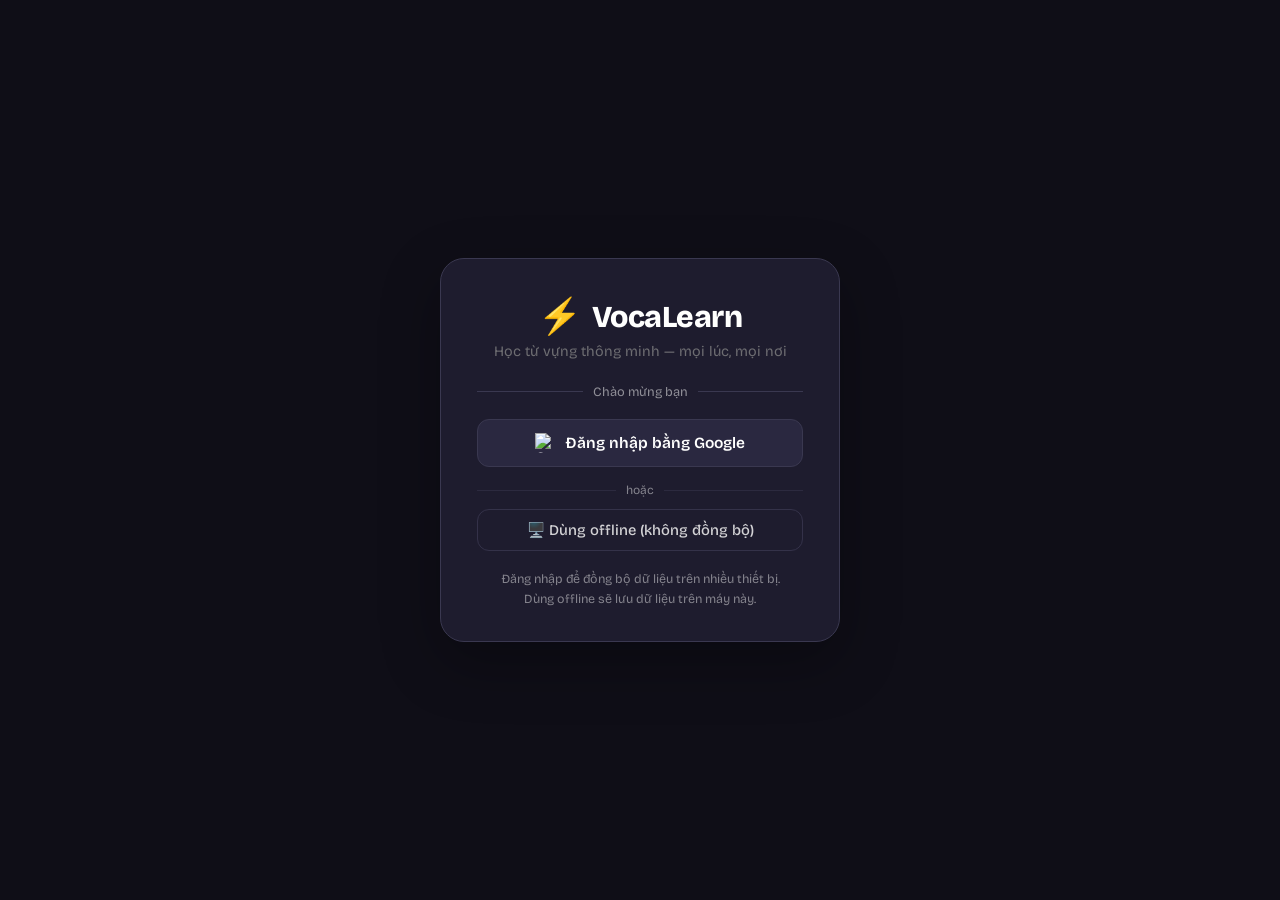
==== commit 81948b41: "feat: thêm màn hình đăng nhập, fix bug dữ liệu cũ khi đổi tài khoản" ====
--- a/vocalearn_firebase/index.html
+++ b/vocalearn_firebase/index.html
@@ -2,13 +2,42 @@
 <html lang="vi">
 <head>
   <meta charset="UTF-8" />
-  <meta name="viewport" content="width=device-width, initial-scale=1.0"/>
+  <meta name="viewport" content="width=device-width, initial-scale=1.0, maximum-scale=1.0, user-scalable=no, viewport-fit=cover"/>
   <title>VocaLearn – Học từ vựng tiếng Anh thông minh</title>
   <link rel="preconnect" href="https://fonts.googleapis.com">
   <link href="https://fonts.googleapis.com/css2?family=Bricolage+Grotesque:opsz,wght@12..96,300;12..96,500;12..96,700;12..96,800&family=DM+Mono:ital,wght@0,300;0,400;1,300&display=swap" rel="stylesheet">
   <link rel="stylesheet" href="css/style.css"/>
 </head>
 <body>
+
+<!-- ===== LOGIN SCREEN ===== -->
+<div id="loginScreen" class="login-screen">
+  <div class="login-card">
+    <div class="login-logo">
+      <span class="login-logo-icon">⚡</span>
+      <span class="login-logo-text">VocaLearn</span>
+    </div>
+    <p class="login-tagline">Học từ vựng thông minh — mọi lúc, mọi nơi</p>
+
+    <div class="login-divider"><span>Chào mừng bạn</span></div>
+
+    <button class="btn-login-google" id="btnLoginGoogle">
+      <img src="https://www.gstatic.com/firebasejs/ui/2.0.0/images/auth/google.svg" alt="Google" />
+      Đăng nhập bằng Google
+    </button>
+
+    <div class="login-or"><span>hoặc</span></div>
+
+    <button class="btn-login-offline" id="btnLoginOffline">
+      🖥️ Dùng offline (không đồng bộ)
+    </button>
+
+    <p class="login-note">
+      Đăng nhập để đồng bộ dữ liệu trên nhiều thiết bị.<br>
+      Dùng offline sẽ lưu dữ liệu trên máy này.
+    </p>
+  </div>
+</div>
 
 <!-- SIDEBAR -->
 <nav class="sidebar" id="sidebar">
@@ -60,6 +89,7 @@
     </div>
   </div>
 </nav>
+<div class="sidebar-backdrop" id="sidebarBackdrop"></div>
 
 <!-- MOBILE TOP BAR -->
 <div class="topbar">
@@ -543,7 +573,7 @@
           <input type="password" class="form-input" id="geminiApiKey" placeholder="AIza..." style="flex:1;font-family:'DM Mono',monospace;font-size:0.85rem"/>
           <button class="btn-ghost" style="padding:0.6rem 0.8rem;font-size:0.85rem" onclick="toggleKeyVisibility()" id="btnToggleKey">👁</button>
         </div>
-        <div class="apikey-hint">Key chỉ lưu trên máy bạn, không gửi đi đâu khác ngoài Google.</div>
+
       </div>
 
       <!-- Tab: Text -->
@@ -684,4 +714,4 @@
 <!-- Firebase – phải để type="module" và đặt SAU app.js -->
 <script type="module" src="js/firebase.js"></script>
 </body>
-</html>
+</html>
--- a/vocalearn_firebase/css/style.css
+++ b/vocalearn_firebase/css/style.css
@@ -122,6 +122,10 @@
   max-height: 100dvh;
   display: flex;
   overflow: hidden;
+  /* Safe area cho điện thoại có notch */
+  padding-left: env(safe-area-inset-left);
+  padding-right: env(safe-area-inset-right);
+  padding-bottom: env(safe-area-inset-bottom);
 }
 
 /* ===== SIDEBAR ===== */
@@ -200,6 +204,7 @@
   background: var(--bg2);
   border-bottom: 1px solid var(--border);
   padding: 1rem 1.25rem;
+  padding-top: max(1rem, env(safe-area-inset-top));
   z-index: 101;
   align-items: center;
   justify-content: space-between;
@@ -546,7 +551,7 @@
 #barChart {
   flex: 1;
   min-height: 0;
-  overflow: hidden;
+  overflow: visible;
 }
 .progress-ring-item { display: flex; align-items: center; gap: 0.75rem; min-width: 0; }
 .ring-label { width: 160px; min-width: 160px; font-size: 0.85rem; color: var(--text2); flex-shrink: 0; white-space: nowrap; overflow: hidden; text-overflow: ellipsis; }
@@ -854,6 +859,14 @@
   z-index: 200;
   display: none; align-items: center; justify-content: center;
   padding: 1rem;
+  /* Đảm bảo modal không bị keyboard đẩy lên trên mobile */
+  align-items: flex-start;
+  padding-top: env(safe-area-inset-top, 1rem);
+  overflow-y: auto;
+  -webkit-overflow-scrolling: touch;
+}
+@media (min-width: 601px) {
+  .modal-overlay { align-items: center; padding-top: 1rem; }
 }
 .modal-overlay.open { display: flex; }
 .modal {
@@ -863,6 +876,20 @@
   width: 100%; max-width: 560px;
   max-height: 90vh; overflow-y: auto;
   animation: slideUp 0.3s ease;
+  /* Đảm bảo modal không bị tràn ra ngoài trên mobile */
+  margin: auto;
+  flex-shrink: 0;
+}
+@media (max-width: 600px) {
+  .modal {
+    border-radius: 16px;
+    max-height: 85vh;
+    width: 100%;
+  }
+  .modal-overlay {
+    padding: 0.5rem;
+    padding-top: max(0.5rem, env(safe-area-inset-top));
+  }
 }
 .modal-wide { max-width: 760px; }
 @keyframes slideUp { from { transform: translateY(30px); opacity: 0; } to { transform: none; opacity: 1; } }
@@ -913,7 +940,14 @@
 .color-dot.selected { border-color: white; transform: scale(1.2); }
 
 .detail-actions { display: flex; gap: 0.75rem; flex-wrap: wrap; margin-bottom: 1.5rem; }
-.cards-table-wrap { overflow-x: auto; }
+@media (max-width: 480px) {
+  .detail-actions { gap: 0.5rem; }
+  .detail-actions .btn-primary,
+  .detail-actions .btn-secondary { flex: 1; min-width: 0; justify-content: center; }
+  .detail-actions .btn-ghost,
+  .detail-actions .btn-danger { font-size: 0.8rem; padding: 0.55rem 0.9rem; }
+}
+.cards-table-wrap { overflow-x: auto; -webkit-overflow-scrolling: touch; }
 .cards-table { width: 100%; border-collapse: collapse; font-size: 0.88rem; table-layout: fixed; }
 .cards-table th {
   text-align: left; padding: 0.75rem 1rem;
@@ -937,6 +971,102 @@
 .cards-table td:nth-child(6) { text-align: center; }
 .cards-table tr:hover td { background: rgba(255,255,255,0.02); }
 
+/* ---- Mobile card layout cho bảng từ ---- */
+@media (max-width: 768px) {
+  .cards-table-wrap { overflow-x: unset; }
+  .cards-table thead { display: none; }
+  .cards-table,
+  .cards-table tbody { display: block; }
+
+  /* Mỗi row = 1 card */
+  .cards-table tbody tr {
+    display: grid;
+    grid-template-columns: 1fr auto;
+    grid-template-rows: auto auto;
+    column-gap: 0.5rem;
+    row-gap: 0.3rem;
+    border: 1px solid var(--border);
+    border-radius: 10px;
+    margin-bottom: 0.5rem;
+    padding: 0.55rem 0.75rem;
+    background: var(--surface, var(--bg2));
+  }
+
+  /* Ẩn tất cả td mặc định */
+  .cards-table td {
+    display: none !important;
+    border: none !important;
+    padding: 0 !important;
+    vertical-align: middle;
+  }
+
+  /* === DÒNG 1: STT + Từ + Phiên âm === */
+  /* chiếm cả 2 cột, dùng flex ngang */
+  .cards-table td:nth-child(1),
+  .cards-table td:nth-child(2),
+  .cards-table td:nth-child(3) {
+    display: inline-flex !important;
+    align-items: baseline;
+  }
+
+  /* Wrapper dòng 1 — STT · Từ · Phiên âm */
+  .cards-table td:nth-child(2) {
+    grid-column: 1 / 3;
+    grid-row: 1;
+    display: flex !important;
+    align-items: baseline;
+    gap: 0.4rem;
+    flex-wrap: nowrap;
+    min-width: 0;
+  }
+
+  /* STT — ẩn bằng cách đặt position absolute trong td:nth-child(2) */
+  .cards-table td:nth-child(1) { display: none !important; }
+
+  /* Từ tiếng Anh — trong td:nth-child(2) chính là strong */
+  .cards-table td:nth-child(2) strong {
+    font-size: 0.95rem;
+    font-weight: 700;
+    white-space: nowrap;
+    flex-shrink: 0;
+  }
+
+  /* Phiên âm */
+  .cards-table td:nth-child(3) {
+    grid-column: 1 / 3;
+    grid-row: 1;
+    display: none !important; /* merged into row via JS or handled below */
+  }
+
+  /* Nghĩa — dòng 2 cột 1 */
+  .cards-table td:nth-child(4) {
+    grid-column: 1;
+    grid-row: 2;
+    display: flex !important;
+    align-items: center;
+    font-size: 0.85rem;
+    color: var(--text);
+    min-width: 0;
+  }
+
+  /* Trạng thái — dòng 3 cột 1 */
+  .cards-table td:nth-child(5) {
+    grid-column: 1;
+    grid-row: 3;
+    display: inline-flex !important;
+    align-items: center;
+  }
+
+  /* Nút loa — dòng 3 cột 2 */
+  .cards-table td:nth-child(6) {
+    grid-column: 2;
+    grid-row: 3;
+    display: inline-flex !important;
+    align-items: center;
+    justify-content: flex-end;
+  }
+}
+
 .status-badge {
   display: inline-flex; align-items: center; gap: 5px;
   font-size: 0.75rem; padding: 0.3rem 0.75rem;
@@ -972,12 +1102,33 @@
 .empty-icon { font-size: 4rem; }
 .empty-state p { color: var(--text2); line-height: 1.6; }
 
+/* ===== SIDEBAR BACKDROP ===== */
+.sidebar-backdrop {
+  display: none;
+  position: fixed;
+  inset: 0;
+  background: rgba(0,0,0,0.5);
+  z-index: 99;
+  /* Chặn toàn bộ click/touch khi sidebar mở trên mobile */
+  pointer-events: none;
+  -webkit-tap-highlight-color: transparent;
+}
+.sidebar-backdrop.show {
+  display: block;
+  pointer-events: all;
+  touch-action: none;
+}
+
 /* ===== RESPONSIVE ===== */
 @media (max-width: 768px) {
   .sidebar { transform: translateX(-100%); }
   .sidebar.open { transform: translateX(0); }
   .topbar { display: flex; }
-  .main { margin-left: 0; padding: 1.25rem; padding-top: 5rem; }
+  .main {
+    margin-left: 0;
+    padding: 1.25rem;
+    padding-top: calc(4.5rem + max(0px, env(safe-area-inset-top)));
+  }
   .main > .page { max-width: 100%; }
   .quick-stats { grid-template-columns: 1fr 1fr; }
   .stats-grid { grid-template-columns: 1fr; }
@@ -985,6 +1136,8 @@
   .flashcard { height: 260px; }
   .card-word { font-size: 1.8rem; }
   .card-meaning { font-size: 1.4rem; }
+  /* Chặn scroll main khi sidebar đang mở */
+  body.sidebar-open .main { pointer-events: none; }
 }
 @media (max-width: 480px) {
   .quick-stats { grid-template-columns: 1fr 1fr; }
@@ -1449,7 +1602,60 @@
 /* Responsive: mobile stack thành 1 cột, không cần cân bằng */
 @media (max-width: 768px) {
   .stats-card-progress { height: auto; max-height: none; }
-  .stats-card-history  { height: auto; max-height: none; }
+
+  .stats-card-history {
+    height: auto;
+    max-height: none;
+    overflow: hidden;
+    display: flex;
+    flex-direction: column;
+    /* padding-bottom đủ để label + meta text nằm trong card */
+    padding-bottom: 1.25rem;
+  }
+
+  /* barChart chiếm đúng 240px — đủ chỗ cho cột + số + label */
+  #barChart {
+    height: 240px !important;
+    min-height: 240px !important;
+    max-height: 240px !important;
+    flex: none !important;
+    overflow: hidden;
+  }
+
+  .bar-chart-7 {
+    height: 100% !important;
+    overflow: hidden !important;
+  }
+
+  /* bc7-col layout: số trên → bar giãn → label cố định dưới */
+  .bc7-col {
+    height: 100%;
+    overflow: hidden;
+  }
+
+  /* Label chiều cao cố định để không bị cắt */
+  .bc7-label {
+    flex-shrink: 0;
+    height: 1.2rem;
+    line-height: 1.2rem;
+    font-size: 0.68rem;
+    white-space: nowrap;
+    overflow: hidden;
+  }
+
+  /* Số lượt — chiều cao cố định */
+  .bc7-num {
+    flex-shrink: 0;
+    height: 1rem;
+    line-height: 1rem;
+    font-size: 0.65rem;
+  }
+
+  /* bar-wrap lấp đầy phần còn lại */
+  .bc7-bar-wrap {
+    flex: 1;
+    min-height: 0;
+  }
 }
 
 /* ---- QUIZ MODE MODAL ---- */
@@ -2325,3 +2531,261 @@
   background: var(--bg3);
   color: var(--text);
 }
+
+/* ============================================================
+   VOCAB CARD ROW — mobile list layout cho bộ thẻ
+   ============================================================ */
+.cards-mobile-list {
+  display: flex;
+  flex-direction: column;
+  gap: 0.45rem;
+}
+
+.vocab-card-row {
+  border: 1px solid var(--border);
+  border-radius: 10px;
+  padding: 0.6rem 0.75rem;
+  background: var(--surface, var(--bg2));
+  display: flex;
+  flex-direction: column;
+  gap: 0.35rem;
+}
+
+/* Dòng 1: STT · Từ · Phiên âm · Nghĩa */
+.vcr-top {
+  display: flex;
+  align-items: baseline;
+  gap: 0.35rem;
+  flex-wrap: nowrap;
+  min-width: 0;
+}
+
+.vcr-num {
+  font-size: 0.68rem;
+  color: var(--text3);
+  flex-shrink: 0;
+  min-width: 1.2rem;
+}
+
+.vcr-word {
+  font-size: 0.95rem;
+  font-weight: 700;
+  color: var(--text);
+  flex-shrink: 0;
+  white-space: nowrap;
+}
+
+.vcr-phonetic {
+  font-size: 0.74rem;
+  color: var(--text2);
+  font-family: 'DM Mono', monospace;
+  flex-shrink: 1;
+  white-space: nowrap;
+  overflow: hidden;
+  text-overflow: ellipsis;
+  min-width: 0;
+}
+
+.vcr-meaning {
+  font-size: 0.85rem;
+  color: var(--text);
+  flex: 1;
+  min-width: 0;
+  white-space: nowrap;
+  overflow: hidden;
+  text-overflow: ellipsis;
+}
+
+/* Dòng 2: Trạng thái · Nút loa */
+.vcr-bottom {
+  display: flex;
+  align-items: center;
+  justify-content: space-between;
+}
+/* ===== LOGIN SCREEN ===== */
+.login-screen {
+  position: fixed;
+  inset: 0;
+  z-index: 9999;
+  display: flex;
+  align-items: center;
+  justify-content: center;
+  background: var(--bg);
+  padding: 24px;
+  transition: opacity 0.4s ease, transform 0.4s ease;
+}
+
+.login-screen.hide {
+  opacity: 0;
+  pointer-events: none;
+  transform: scale(1.04);
+}
+
+.login-card {
+  background: var(--surface);
+  border: 1px solid var(--border);
+  border-radius: 24px;
+  padding: 40px 36px 32px;
+  max-width: 400px;
+  width: 100%;
+  box-shadow: 0 20px 60px rgba(0,0,0,0.3);
+  display: flex;
+  flex-direction: column;
+  align-items: center;
+  gap: 0;
+}
+
+.login-logo {
+  display: flex;
+  align-items: center;
+  gap: 10px;
+  margin-bottom: 8px;
+}
+
+.login-logo-icon {
+  font-size: 2.2rem;
+  line-height: 1;
+}
+
+.login-logo-text {
+  font-size: 1.9rem;
+  font-weight: 800;
+  color: var(--text);
+  letter-spacing: -0.5px;
+}
+
+.login-tagline {
+  font-size: 0.9rem;
+  color: var(--text-muted, #888);
+  text-align: center;
+  margin-bottom: 24px;
+  opacity: 0.75;
+}
+
+.login-divider {
+  width: 100%;
+  display: flex;
+  align-items: center;
+  gap: 10px;
+  margin-bottom: 20px;
+}
+
+.login-divider::before,
+.login-divider::after {
+  content: '';
+  flex: 1;
+  height: 1px;
+  background: var(--border);
+}
+
+.login-divider span {
+  font-size: 0.8rem;
+  color: var(--text);
+  opacity: 0.5;
+  white-space: nowrap;
+}
+
+.btn-login-google {
+  width: 100%;
+  display: flex;
+  align-items: center;
+  justify-content: center;
+  gap: 10px;
+  padding: 13px 20px;
+  background: var(--surface2);
+  border: 1.5px solid var(--border);
+  border-radius: 12px;
+  color: var(--text);
+  font-size: 0.97rem;
+  font-weight: 600;
+  cursor: pointer;
+  transition: background 0.15s, border-color 0.15s, transform 0.1s;
+  font-family: inherit;
+  margin-bottom: 4px;
+}
+
+.btn-login-google img {
+  width: 20px;
+  height: 20px;
+  flex-shrink: 0;
+}
+
+.btn-login-google:hover {
+  background: var(--accent);
+  border-color: var(--accent);
+  color: #fff;
+  transform: translateY(-1px);
+}
+
+.btn-login-google:hover img {
+  filter: brightness(10);
+}
+
+.btn-login-google:active {
+  transform: translateY(0);
+}
+
+.btn-login-google:disabled {
+  opacity: 0.6;
+  cursor: not-allowed;
+  transform: none;
+}
+
+.login-or {
+  width: 100%;
+  display: flex;
+  align-items: center;
+  gap: 10px;
+  margin: 12px 0;
+}
+
+.login-or::before,
+.login-or::after {
+  content: '';
+  flex: 1;
+  height: 1px;
+  background: var(--border);
+  opacity: 0.5;
+}
+
+.login-or span {
+  font-size: 0.75rem;
+  color: var(--text);
+  opacity: 0.45;
+}
+
+.btn-login-offline {
+  width: 100%;
+  padding: 11px 20px;
+  background: transparent;
+  border: 1.5px solid var(--border);
+  border-radius: 12px;
+  color: var(--text);
+  font-size: 0.92rem;
+  font-weight: 500;
+  cursor: pointer;
+  transition: background 0.15s, border-color 0.15s;
+  font-family: inherit;
+  opacity: 0.8;
+}
+
+.btn-login-offline:hover {
+  background: var(--surface2);
+  border-color: var(--accent3);
+  opacity: 1;
+}
+
+.login-note {
+  font-size: 0.78rem;
+  color: var(--text);
+  text-align: center;
+  opacity: 0.45;
+  margin-top: 18px;
+  line-height: 1.6;
+}
+
+@media (max-width: 480px) {
+  .login-card {
+    padding: 32px 20px 24px;
+  }
+}
